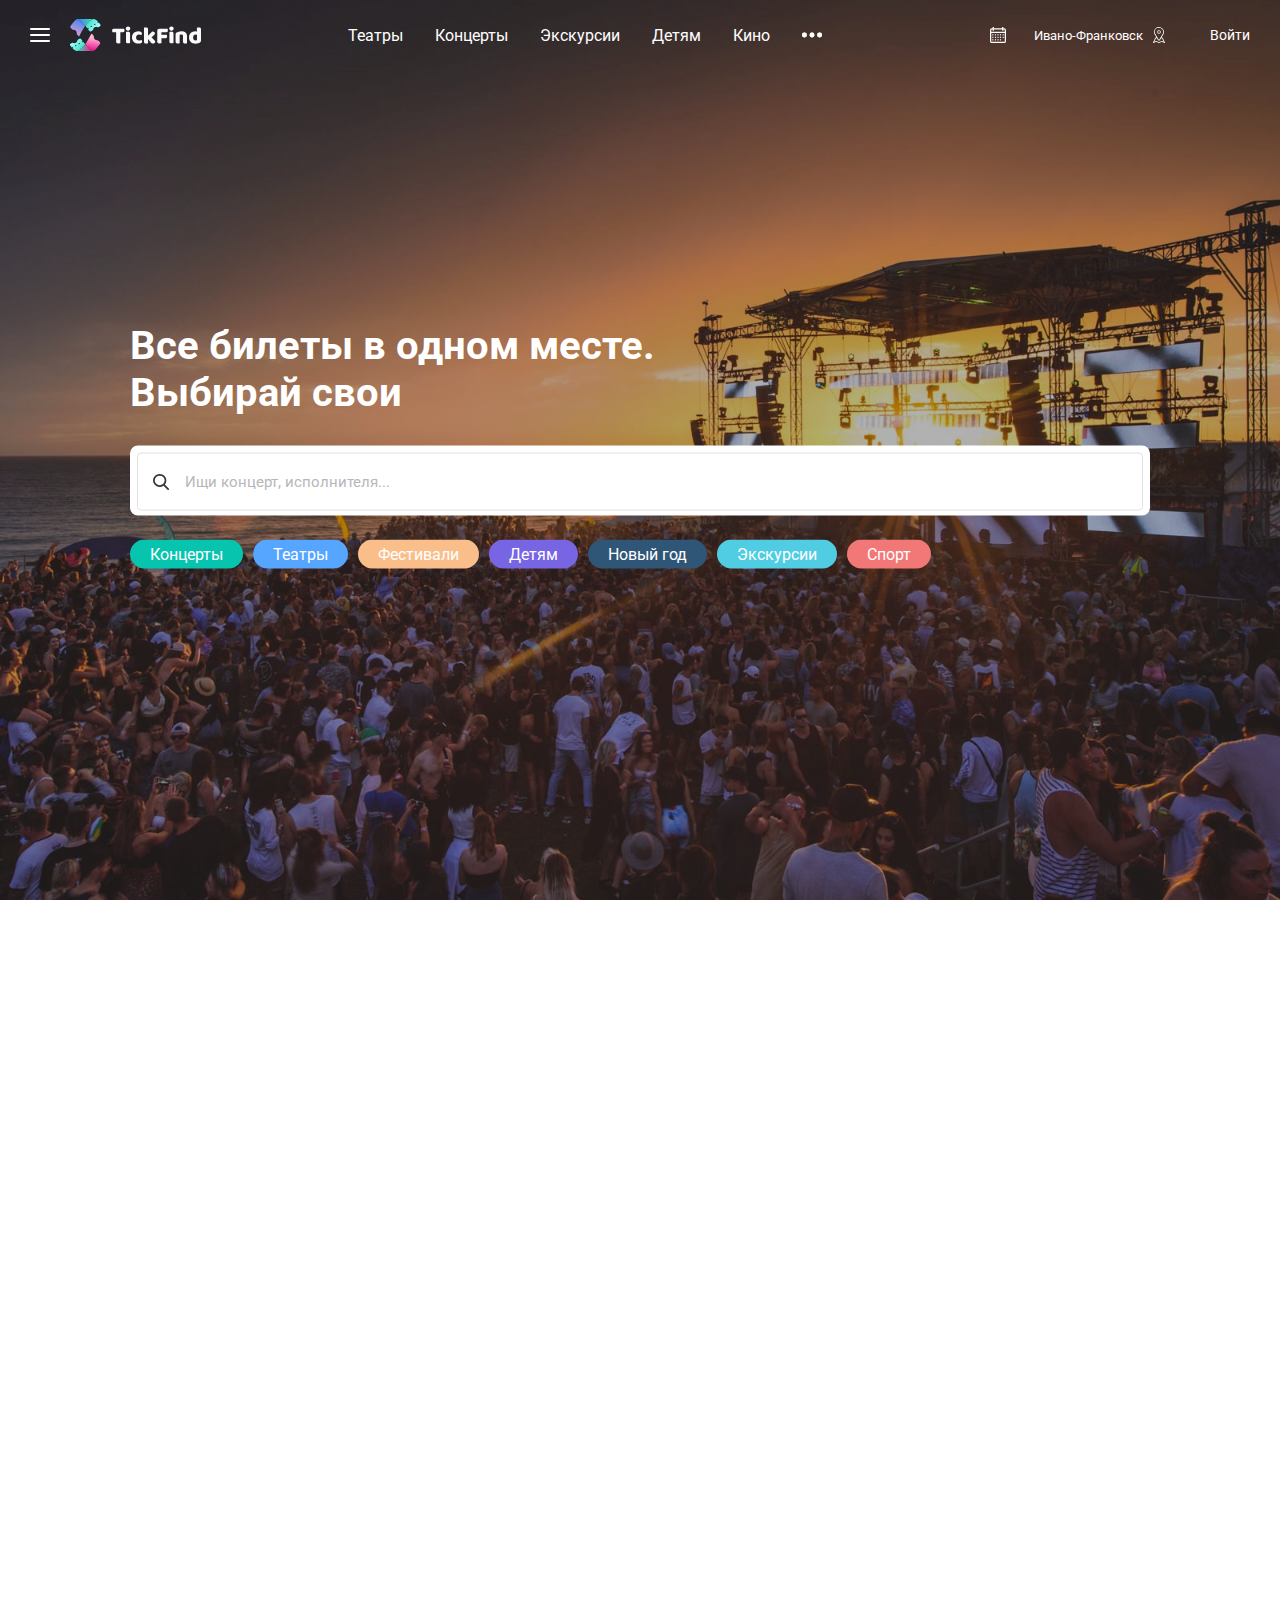
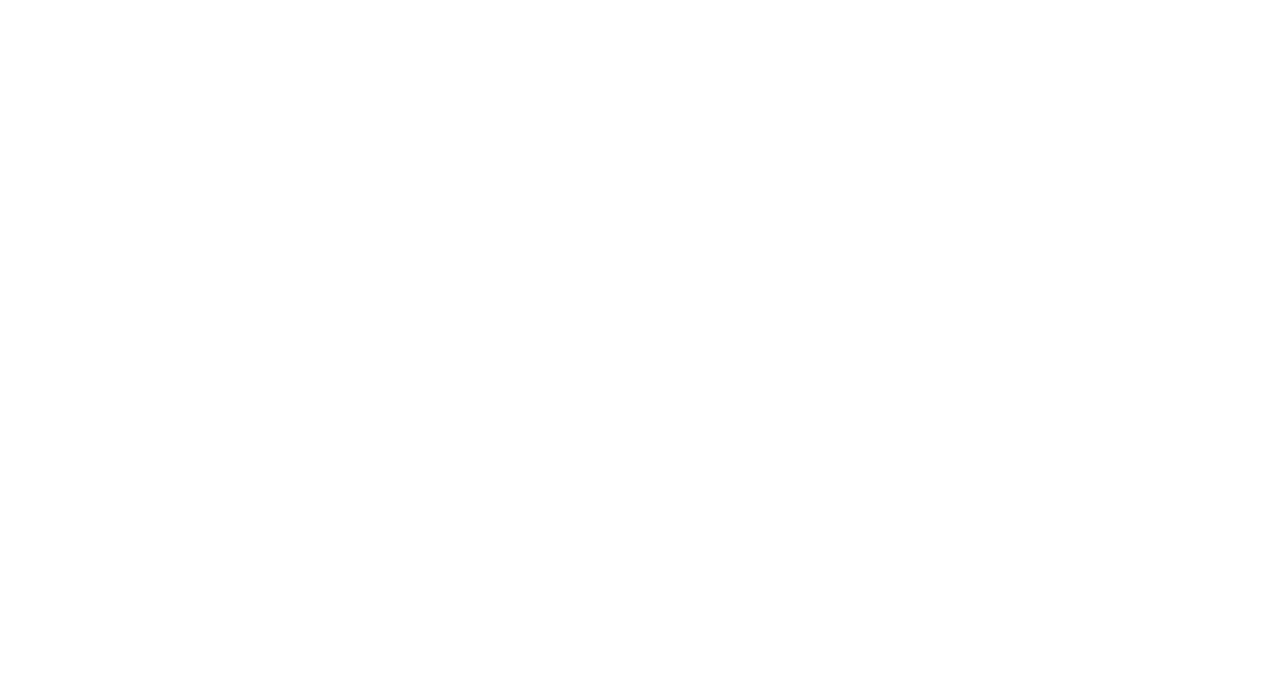
==== tickfinder/index.html @ bcb60145 "fix11" ====
<!DOCTYPE html>
<html lang="en">
<head>
	<meta charset="UTF-8">
	<meta name="viewport" content="width=device-width, initial-scale=1.0">
	<meta http-equiv="X-UA-Compatible" content="ie=edge">
	<title>TICKETS</title>
	<link href="https://fonts.googleapis.com/css?family=Roboto:400,500,700&display=swap" rel="stylesheet">
	<link rel="stylesheet" type="text/css" href="css/styles.css" />
	<script src="https://code.jquery.com/jquery-3.3.1.min.js"></script>
	<script src="js/scripts.js"></script>
</head>
<body>
	<header>
		<div class="container">
			<div class="header__menu">
				<div class="header__menu__wrapper">
					<div class="header__menu__inner">
						<ul class="header__menu__list">
							<li class="header__menu__list__item header__menu__list__item--burger">
								<div class="burger">
									<div class="burger__line"></div>
									<div class="burger__line"></div>
									<div class="burger__line"></div>
								</div>
							</li>
							<li class="header__menu__list__item header__menu__list__item--logo">
								<a href="/" class="header__menu__list__item__link">
									<img class="header__menu__list__item__img header__menu__list__item__img--logo header__menu__list__item__img--white" src="img/logo_w.svg" alt="logo">
									<img class="header__menu__list__item__img header__menu__list__item__img--logo header__menu__list__item__img--black" src="img/logo_b.svg" alt="logo">
								</a>
							</li>
						</ul>
					</div>
					<div class="header__menu__inner">
						<ul class="header__menu__list">
							<li class="header__menu__list__item header__menu__list__item--menu_ext">
								<a class="header__menu_ext__link" href="#">Театры</a>
								<a class="header__menu_ext__link" href="#">Концерты</a>
								<a class="header__menu_ext__link" href="#">Экскурсии</a>
								<a class="header__menu_ext__link" href="#">Детям</a>
								<a class="header__menu_ext__link" href="#">Кино</a>
								<a class="header__menu_ext__link header__menu_ext__link--dots" href="#">
									<img class="header__menu_ext__link__img header__menu_ext__link__img--white" src="img/three-dots_w.svg" alt="dots">
									<img class="header__menu_ext__link__img header__menu_ext__link__img--black" src="img/three-dots_b.svg" alt="dots">
								</a>
								<div class="header__submenu_ext">
									<a class="header__submenu_ext__link" href="#">Семинары</a>
									<a class="header__submenu_ext__link" href="#">Клубы</a>
									<a class="header__submenu_ext__link" href="#">Фестивали</a>
									<a class="header__submenu_ext__link" href="#">Другие</a>
									<a class="header__submenu_ext__link" href="#">Stand-up</a>
									<a class="header__submenu_ext__link" href="#">Дельфинарий</a>
									<a class="header__submenu_ext__link" href="#">Цирк</a>
									<a class="header__submenu_ext__link" href="#">Спорт</a>
									<a class="header__submenu_ext__link" href="#">Бизнес</a>
									<a class="header__submenu_ext__link" href="#">Футбол</a>
									<a class="header__submenu_ext__link" href="#">Квесты</a>
									<a class="header__submenu_ext__link" href="#">Выставки</a>
								</div>
							</li>
							<li class="header__menu__list__item header__menu__list__item--search">
								<img class="header__menu__list__item__img header__menu__list__item__img--search" src="img/search_menu.svg" alt="search-img">
								<input class="header__menu__list__item__text--search header__menu__list__item__text--search_sho header__search" type="text" name="" placeholder="Поиск...">
								<input class="header__menu__list__item__text--search header__menu__list__item__text--search_lo" type="text" name="" placeholder="Ищи концерт, исполнителя, фестиваль...">
								<div class="header__search_box__popup header__search_box__popup--sec">
									<div class="header__search_box__popup__wrapper header__search_box__popup__wrapper--sec">
										<div class="header__search_box__popup__wrapper__info_box">
											<p class="header__search_box__popup__wrapper__info_box__title">Результаты поиска</p>
											<div class="header__search_box__popup__wrapper__info_box__links_box"></div>
											<div class="header__search_box__popup__wrapper__info_box__concerts">
												<p class="header__search_box__popup__wrapper__info_box__title header__search_box__popup__wrapper__info_box__title--hidden">Концерты</p>
												<div class="header__search_box__popup__wrapper__info_box__concerts_box"></div>
											</div>
											<div class="header__search_box__popup__wrapper__info_box__artists">
												<p class="header__search_box__popup__wrapper__info_box__title header__search_box__popup__wrapper__info_box__title--hidden">Исполнители</p>
												<div class="header__search_box__popup__wrapper__info_box__artists__inner"></div>
											</div>
											<a href="https://tickfind.com/type/city/hday/date/index.htm" class="header__search_box__popup__wrapper__info_box__load_more">Все результаты...</a>
										</div>
									</div>
								</div>
							</li>
						</ul>
					</div>
					<div class="header__menu__inner">
						<ul class="header__menu__list">
							<li class="header__menu__list__item header__menu__list__item--calend">
								<img class="header__menu__list__item__img header__menu__list__item__img--calend header__menu__list__item__img--white" src="img/calendar_w.svg" alt="calend-img">
								<img class="header__menu__list__item__img header__menu__list__item__img--calend header__menu__list__item__img--black" src="img/calendar_b.svg" alt="calend-img">
								<div class="header__calendar__menu">
									<a class="header__calendar__menu__link header__calendar__menu__link--checkable" href="#">Когда угодно</a>
									<a class="header__calendar__menu__link header__calendar__menu__link--checkable" href="#">Сегодня</a>
									<a class="header__calendar__menu__link header__calendar__menu__link--checkable" href="#">Завтра</a>
									<a class="header__calendar__menu__link header__calendar__menu__link--checkable" href="#">На выходные</a>
									<a class="header__calendar__menu__link" href="#">Выбрать дату
										<img src="img/arrow_r.svg" alt="arrow-right">
									</a>
								</div>
							</li>
							<li class="header__menu__list__item header__menu__list__item--loc">
								<span class="header__menu__list__item__city_name--loc">Ивано-Франковск</span>
								<img class="header__menu__list__item__img header__menu__list__item__img--loc header__menu__list__item__img--white" src="img/loc_w.svg" alt="loc-img">
								<img class="header__menu__list__item__img header__menu__list__item__img--loc header__menu__list__item__img--black" src="img/loc_b.svg" alt="loc-img">
								<div class="header__location__menu">
									<input class="header__location__menu__inp" type="text" name="header-inp-loc">
									<div class="header__location__menu__inner"></div>
								</div>
							</li>
							<li class="header__menu__list__item header__menu__list__item--lang">
								<div class="header__lang__menu header__lang__menu--cur">
									<span class="header__menu__list__item__lang--cur">Рус</span>
									<img class="header__menu__list__item__img header__menu__list__item__img--lang header__menu__list__item__img--white" src="img/arrow_d_w.svg" alt="lang-img">
									<img class="header__menu__list__item__img header__menu__list__item__img--lang header__menu__list__item__img--black" src="img/arrow_d_b.svg" alt="lang-img">
								</div>
								<div class="header__lang__menu header__lang__menu--cho">
									<a class="header__lang__menu__link header__lang__menu__link--checkable" href="#">Русский</a>
									<a class="header__lang__menu__link header__lang__menu__link--checkable" href="#">Українська</a>
									<a class="header__lang__menu__link header__lang__menu__link--checkable" href="#">English</a>
								</div>
							</li>
							<li class="header__menu__list__item header__menu__list__item--ent">
								<a href="#">Войти</a>
							</li>
						</ul>
					</div>
				</div>
			</div>
			<div class="header__burger_menu">
				<div class="burger_menu">
					<div class="burger_menu__wrapper">
						<div class="burger_menu__inner">
							<div class="burger_menu__inner__lang">
								<ul class="burger_menu__inner__lang__list">
									<li class="burger_menu__inner__lang__list__item">
										<p class="burger_menu__inner__lang__list__item__text">Русский</p>
										<img class="burger_menu__inner__lang__list__item__img" src="img/arrow_d_b.svg" alt="arrow-right">
									</li>
									<li class="burger_menu__inner__lang__list__item">
										<a class="burger_menu__inner__lang__list__item__link" href="#">Русский</a>
									</li>
									<li class="burger_menu__inner__lang__list__item">
										<a class="burger_menu__inner__lang__list__item__link" href="#">Українська</a>
									</li>
									<li class="burger_menu__inner__lang__list__item">
										<a class="burger_menu__inner__lang__list__item__link" href="#">English</a>
									</li>
								</ul>
							</div>
							<div class="burger_menu__inner__close_but">
								<div class="burger__line__close burger__line--first"></div>
								<div class="burger__line__close burger__line--second"></div>
							</div>
						</div>
						<div class="burger_menu__inner">
							<ul class="burger_menu__inner__list burger_menu__inner__list--mob">
								<li class="burger_menu__inner__list__item">
									<a class="burger_menu__inner__list__item__link" href="#">Театры</a>
								</li>
								<li class="burger_menu__inner__list__item">
									<a class="burger_menu__inner__list__item__link" href="#">Концерты</a>
								</li>
								<li class="burger_menu__inner__list__item">
									<a class="burger_menu__inner__list__item__link" href="#">Экскурсии</a>
								</li>
								<li class="burger_menu__inner__list__item">
									<a class="burger_menu__inner__list__item__link" href="#">Детям</a>
								</li>
								<li class="burger_menu__inner__list__item">
									<a class="burger_menu__inner__list__item__link" href="#">Кино</a>
								</li>
								<li class="burger_menu__inner__list__item">
									<a class="burger_menu__inner__list__item__link burger_menu__inner__list__item__link--categories burger_menu__inner__list__item__link--cat" href="#">Все категории...</a>
								</li>
								<li class="burger_menu__inner__list__item burger_menu__inner__list__item--hid">
									<a class="burger_menu__inner__list__item__link" href="#">Семинары</a>
								</li>
								<li class="burger_menu__inner__list__item burger_menu__inner__list__item--hid">
									<a class="burger_menu__inner__list__item__link" href="#">Клубы</a>
								</li>
								<li class="burger_menu__inner__list__item burger_menu__inner__list__item--hid">
									<a class="burger_menu__inner__list__item__link" href="#">Фестивали</a>
								</li>
								<li class="burger_menu__inner__list__item burger_menu__inner__list__item--hid">
									<a class="burger_menu__inner__list__item__link" href="#">Другие</a>
								</li>
								<li class="burger_menu__inner__list__item burger_menu__inner__list__item--hid">
									<a class="burger_menu__inner__list__item__link" href="#">Stand-up</a>
								</li>
								<li class="burger_menu__inner__list__item burger_menu__inner__list__item--hid">
									<a class="burger_menu__inner__list__item__link" href="#">Дельфинарий</a>
								</li>
								<li class="burger_menu__inner__list__item burger_menu__inner__list__item--hid">
									<a class="burger_menu__inner__list__item__link" href="#">Цирк</a>
								</li>
								<li class="burger_menu__inner__list__item burger_menu__inner__list__item--hid">
									<a class="burger_menu__inner__list__item__link" href="#">Спорт</a>
								</li>
								<li class="burger_menu__inner__list__item burger_menu__inner__list__item--hid">
									<a class="burger_menu__inner__list__item__link" href="#">Бизнес</a>
								</li>
								<li class="burger_menu__inner__list__item burger_menu__inner__list__item--hid">
									<a class="burger_menu__inner__list__item__link" href="#">Футбол</a>
								</li>
								<li class="burger_menu__inner__list__item burger_menu__inner__list__item--hid">
									<a class="burger_menu__inner__list__item__link" href="#">Квесты</a>
								</li>
								<li class="burger_menu__inner__list__item burger_menu__inner__list__item--hid">
									<a class="burger_menu__inner__list__item__link" href="#">Выставки</a>
								</li>
							</ul>
							<ul class="burger_menu__inner__list burger_menu__inner__list--desk">
								<li class="burger_menu__inner__list__item burger_menu__inner__list__item--title">О компании</li>
								<li class="burger_menu__inner__list__item">
									<a class="burger_menu__inner__list__item__link" href="#">О нас</a>
								</li>
								<li class="burger_menu__inner__list__item">
									<a class="burger_menu__inner__list__item__link" href="#">Как это работает</a>
								</li>
								<li class="burger_menu__inner__list__item">
									<a class="burger_menu__inner__list__item__link" href="#">Гарантии</a>
								</li>
								<li class="burger_menu__inner__list__item">
									<a class="burger_menu__inner__list__item__link" href="#">Оплата</a>
								</li>
								<li class="burger_menu__inner__list__item">
									<a class="burger_menu__inner__list__item__link" href="#">Контакты</a>
								</li>
								<li class="burger_menu__inner__list__item burger_menu__inner__list__item--title">Партнерам</li>
								<li class="burger_menu__inner__list__item">
									<a class="burger_menu__inner__list__item__link" href="#">По вопросам рекламы</a>
								</li>
								<li class="burger_menu__inner__list__item">
									<a class="burger_menu__inner__list__item__link" href="#">Трафик партнерам</a>
								</li>
								<li class="burger_menu__inner__list__item">
									<a class="burger_menu__inner__list__item__link" href="#">Корпоративным клиентам</a>
								</li>
								<li class="burger_menu__inner__list__item">
									<a class="burger_menu__inner__list__item__link" href="#">Перевозчикам</a>
								</li>
								<li class="burger_menu__inner__list__item burger_menu__inner__list__item--title">Сотрудничество</li>
								<li class="burger_menu__inner__list__item">
									<a class="burger_menu__inner__list__item__link" href="#">Организаторам</a>
								</li>
								<li class="burger_menu__inner__list__item">
									<a class="burger_menu__inner__list__item__link" href="#">Концертным площадкам</a>
								</li>
								<li class="burger_menu__inner__list__item">
									<a class="burger_menu__inner__list__item__link" href="#">Для агентств</a>
								</li>
								<li class="burger_menu__inner__list__item">
									<a class="burger_menu__inner__list__item__link" href="#">Открыть билетный офис</a>
								</li>
							</ul>
						</div>
						<div class="burger_menu__inner">
							<ul class="burger_menu__inner__list burger_menu__inner__list--mob">
								<li class="burger_menu__inner__list__item">
									<a class="burger_menu__inner__list__item__link burger_menu__inner__list__item__link--cat" href="#">О компании</a>
								</li>
								<li class="burger_menu__inner__list__item">
									<a class="burger_menu__inner__list__item__link burger_menu__inner__list__item__link--cat" href="#">Сотрудничество</a>
								</li>
								<li class="burger_menu__inner__list__item">
									<a class="burger_menu__inner__list__item__link burger_menu__inner__list__item__link--cat" href="#">Контент</a>
								</li>
							</ul>
						</div>
						<div class="burger_menu__inner">
							<a class="burger_menu__inner__link" href="#">
								Войти
							</a>
						</div>
						<div class="burger_menu__inner">
							<p class="burger_menu__inner__text">Пн-Пт: 10:00 - 19:00</p>
							<ul class="burger_menu__inner__list">
								<li class="burger_menu__inner__list__item burger_menu__inner__list__item--contacts">
									<a class="burger_menu__inner__list__item__link burger_menu__inner__list__item__link--contacts" href="tel:+380503093092​​​​​​​​​​">+38 (050) 309-30-92​​​​​​​​​​</a>
								</li>
								<li class="burger_menu__inner__list__item burger_menu__inner__list__item--contacts">
									<a class="burger_menu__inner__list__item__link burger_menu__inner__list__item__link--contacts" href="mailto:hello@tickfind.com">hello@tickfind.com</a>
								</li>
							</ul>
							<ul class="burger_menu__inner__list burger_menu__inner__list-soc_items">
								<li class="burger_menu__inner__list__item burger_menu__inner__list__item--soc_items">
									<a class="burger_menu__inner__list__item__link burger_menu__inner__list__item__link--soc_items burger_menu__inner__list__item__link--facebook" href="#"></a>
								</li>
								<li class="burger_menu__inner__list__item burger_menu__inner__list__item--soc_items">
									<a class="burger_menu__inner__list__item__link burger_menu__inner__list__item__link--soc_items burger_menu__inner__list__item__link--twitter" href="#"></a>
								</li>
								<li class="burger_menu__inner__list__item burger_menu__inner__list__item--soc_items">
									<a class="burger_menu__inner__list__item__link burger_menu__inner__list__item__link--soc_items burger_menu__inner__list__item__link--instagram" href="#"></a>
								</li>
								<li class="burger_menu__inner__list__item burger_menu__inner__list__item--soc_items">
									<a class="burger_menu__inner__list__item__link burger_menu__inner__list__item__link--soc_items burger_menu__inner__list__item__link--linkedin" href="#"></a>
								</li>
								<li class="burger_menu__inner__list__item burger_menu__inner__list__item--soc_items">
									<a class="burger_menu__inner__list__item__link burger_menu__inner__list__item__link--soc_items burger_menu__inner__list__item__link--telegram" href="#"></a>
								</li>
							</ul>
						</div>
						<div class="burger_menu__inner">
							<img src="">
							<a class="burger_menu__inner__link" href="#">
								<span class="burger_menu__inner__text burger_menu__inner__text--bus">Билеты на автобус</span>
							</a>
						</div>
					</div>
				</div>
			</div>
			<div class="header__info">
				<div class="header__info__wrapper">
					<div class="header__info__inner header__info__inner--title_box">
						<div class="header__info__inner__title">
							<div class="header__title">
								<h2 class="header__title__text">Все билеты в одном месте.</h2>
								<h2 class="header__title__text">Выбирай свои</h2>
							</div>
						</div>
						<div class="header__info__inner__search">
							<div class="header__info__search__wrapper">
								<div class="header__search_box__input">
									<div class="header__search_box__input__inner">
										<img class="header__search_box__input__inner__img" src="img/search_input.svg" alt="img-search">
										<input type="text" name="" class="header__search_box__input__inner__text" placeholder="Ищи концерт, исполнителя...">
									</div>
								</div>
							</div>
							<div class="header__search_box__popup header__search_box__popup--main">
								<div class="header__search_box__popup__wrapper">
									<div class="header__search_box__popup__wrapper__info_box">
										<p class="header__search_box__popup__wrapper__info_box__title">Результаты поиска</p>
										<div class="header__search_box__popup__wrapper__info_box__links_box"></div>
										<div class="header__search_box__popup__wrapper__info_box__concerts">
											<p class="header__search_box__popup__wrapper__info_box__title header__search_box__popup__wrapper__info_box__title--hidden">Концерты</p>
											<div class="header__search_box__popup__wrapper__info_box__concerts_box"></div>
										</div>
										<div class="header__search_box__popup__wrapper__info_box__artists">
											<p class="header__search_box__popup__wrapper__info_box__title header__search_box__popup__wrapper__info_box__title--hidden">Исполнители</p>
											<div class="header__search_box__popup__wrapper__info_box__artists__inner"></div>
										</div>
										<a href="https://tickfind.com/type/city/hday/date/index.htm" class="header__search_box__popup__wrapper__info_box__load_more">Все результаты...</a>
									</div>
								</div>
							</div>
						</div>
					</div>
					<div class="header__info__inner header__info__inner--tags">
						<div class="header__tags">
							<div class="header__tags__wrapper">
								<ul class="header__tags__wrapper__list">
									<li class="header__tags__wrapper__list__item">
										<a class="header__tags__wrapper__list__item__link" href="#">Концерты</a>
									</li>
									<li class="header__tags__wrapper__list__item">
										<a class="header__tags__wrapper__list__item__link" href="#">Театры</a>
									</li>
									<li class="header__tags__wrapper__list__item">
										<a class="header__tags__wrapper__list__item__link" href="#">Фестивали</a>
									</li>
									<li class="header__tags__wrapper__list__item">
										<a class="header__tags__wrapper__list__item__link" href="#">Детям</a>
									</li>
									<li class="header__tags__wrapper__list__item">
										<a class="header__tags__wrapper__list__item__link" href="#">Новый год</a>
									</li>
									<li class="header__tags__wrapper__list__item">
										<a class="header__tags__wrapper__list__item__link" href="#">Экскурсии</a>
									</li>
									<li class="header__tags__wrapper__list__item">
										<a class="header__tags__wrapper__list__item__link" href="#">Спорт</a>
									</li>
								</ul>
							</div>
						</div>
					</div>
				</div>
			</div>
		</div>
		<div class="header__popup__search">
			<div class="header__popup__search__inp">
				<img class="header__menu__list__item__img header__menu__list__item__img--search_popup" src="img/search_menu.svg" alt="search-img">
				<input class="header__menu__list__item__text--search_popup" type="text" name="" placeholder="Ищи концерт, исполнителя, фестиваль...">
				<div class="header__popup__search__close_but">
					<div class="header__popup__search__close__line header__popup__search__close__line--first"></div>
					<div class="header__popup__search__close__line header__popup__search__close__line--second"></div>
				</div>
			</div>
			<div class="header__search_box__popup header__search_box__popup--mob">
				<div class="header__search_box__popup__wrapper header__search_box__popup__wrapper--mob">
					<div class="header__search_box__popup__wrapper__info_box">
						<p class="header__search_box__popup__wrapper__info_box__title">Результаты поиска</p>
						<div class="header__search_box__popup__wrapper__info_box__links_box"></div>
						<div class="header__search_box__popup__wrapper__info_box__concerts">
							<p class="header__search_box__popup__wrapper__info_box__title header__search_box__popup__wrapper__info_box__title--hidden">Концерты</p>
							<div class="header__search_box__popup__wrapper__info_box__concerts_box header__search_box__popup__wrapper__info_box__concerts_box--mob"></div>
						</div>
						<div class="header__search_box__popup__wrapper__info_box__artists">
							<p class="header__search_box__popup__wrapper__info_box__title header__search_box__popup__wrapper__info_box__title--hidden">Исполнители</p>
							<div class="header__search_box__popup__wrapper__info_box__artists__inner"></div>
						</div>
						<a href="https://tickfind.com/type/city/hday/date/index.htm" class="header__search_box__popup__wrapper__info_box__load_more">Все результаты...</a>
					</div>
				</div>
			</div>
		</div>
	</header>
</body>
</html>
---- tickfinder/css/styles.css ----
* {
  margin: 0;
  padding: 0;
}
body {
  min-height: 2300px;
}

.hidden-body {
  overflow: hidden;
}

header {
  width: 100%;
  height: 350px;
  background: linear-gradient(rgba(0, 0, 0, 0.3), rgba(0, 0, 0, 0.3)), url(../img/header-back.jpg) no-repeat center center fixed;
  -webkit-background-size: cover;
  -moz-background-size: cover;
  -o-background-size: cover;
  background-size: cover;
  position: relative;
}

.container {
  width: 90%;
  height: 100%;
  margin: 0 auto;
}

/*header-nav-menu*/
.header__menu {
  width: 100%;
  position: absolute;
  top: 0;
  left: 0;
  z-index: 999;
  transition:all 0.5s;
}
.fixed_header__menu {
  z-index: 9999;
  position: fixed;
  -webkit-animation: slide-down 0.7s alternate;
  -moz-animation: slide-down 0.7s alternate;
  -o-animation: slide-down 0.7s alternate;
  animation: slide-down 0.7s alternate;
  opacity:0.9;
  background-color: white;
  border-bottom: 2px solid #F7F8F9;
}

@-webkit-keyframes slide-down {
  0% {
    opacity: 0;
    transform: translateY(-100%);
  } 
  100% {
    opacity: 0.9;
    transform: translateY(0);
  } 
}

@-moz-keyframes slide-down {
  0% {
    opacity: 0;
    transform: translateY(-100%);
  } 
  100% {
    opacity: 0.9;
    transform: translateY(0);
  } 
}

@-o-keyframes slide-down {
  0% {
    opacity: 0;
    transform: translateY(-100%);
  } 
  100% {
    opacity: 0.9;
    transform: translateY(0);
  } 
}

@keyframes slide-down {
  0% {
    opacity: 0;
    transform: translateY(-100%);
  } 
  100% {
    opacity: 0.9;
    transform: translateY(0);
  } 
}
.header__menu__wrapper {
  width: 90%;
  height: 70px;
  margin: 0 auto;
  display: flex;
  justify-content: space-between;
  align-items: center;
  box-sizing: border-box;
  -moz-box-sizing: border-box;
  -o-box-sizing: border-box;
  -webkit-box-sizing: border-box;
}
.header__menu__inner {

}
.header__menu__list {
  display: flex;
  align-items: center;
  list-style: none;
}
.header__menu__list__item {
  display: flex;
  align-items: center;
}
.header__menu__list__item--burger {
  position: relative;
}
.header__menu__list__item--logo {
  margin-left: 20px;
}
.header__menu__list__item__link {
  display: flex;
}
.header__menu__list__item__img {

}
.header__menu__list__item__img--logo {
  width: 100px;
}
.header__menu__list__item__img--white {

}
.header__menu__list__item__img--black {
  display: none;
}
.header__menu__list__item--menu_ext {
  position: relative;
  margin-left: 30px;
  display: none;
  align-items: center;
}
.header__menu_ext__link {
  margin-right: 32px;
  font-family: 'Roboto', sans-serif;
  font-size: 16px;
  color: #FFFFFF;
  text-decoration: none;
  display: none;
}
.header__menu_ext__link__img {
  width: 20px;
}
.header__menu_ext__link__img--black {
  display: none;
}
.header__submenu_ext {
  width: 150px;
  padding: 15px 0 15px 10px;
  position: absolute;
  top: 48px;
  right: 30px;
  background: #FFFFFF;
  /*box-shadow: 0 5px 10px #b7b7b7;*/
  border: 1px solid #EFF2F4;
  border-radius: 3px;
  display: none;
  transition:all 0.2s;
}
.header__submenu_ext__link {
  display: block;
  text-align: left;
  font-family: 'Roboto', sans-serif;
  font-size: 14px;
  color: #6e7380;
  padding: 7px 0 7px 5px;
  transition:all 0.2s;
  text-decoration: none;
}
.header__menu_ext__link:hover,
.header__submenu_ext__link:hover {
  color: #07C4AE;
}
.header__menu__list__item--search {
  position: relative;
  display: flex;
  align-items: center;
  cursor: pointer;
}
.header__menu__list__item__img--search {
  display: none;
}
.header__popup__search__inp {
  width: 100%;
  height: 70px;
  padding: 0 15px;
  display: flex;
  align-items: center;
  border-bottom: 1px solid #E1E1E1;
  box-sizing: border-box;
  z-index: 99999999;
}
.header__menu__list__item__img--search_popup,
.header__menu__list__item__text--search_popup {
  display: block;
}
.header__menu__list__item__text--search_popup,
.header__menu__list__item__text--search_sho,
.header__menu__list__item__text--search_lo {
  width: 100%;
  margin-left: 12px;
  border: none;
  outline: none;
}
.header__menu__list__item__text--search_sho,
.header__menu__list__item__text--search_lo {
  display: none;
}
.header__menu__list__item__text--search::placeholder,
.header__menu__list__item__text--search_sho::placeholder,
.header__menu__list__item__text--search_lo::placeholder { /* Chrome, Firefox, Opera, Safari 10.1+ */
  font-family: 'Roboto', sans-serif;
  font-size: 14px;
  letter-spacing: 0.28px;
  color: #b7b7b7;
  opacity: 1; /* Firefox */
}
.header__menu__list__item__text--search:-ms-input-placeholder,
.header__menu__list__item__text--search_sho:-ms-input-placeholder,
.header__menu__list__item__text--search_lo:-ms-input-placeholder { /* Internet Explorer 10-11 */
  font-family: 'Roboto', sans-serif;
  font-size: 14px;
  letter-spacing: 0.28px;
  color: #b7b7b7;
}
.header__menu__list__item__text--search::-ms-input-placeholder,
.header__menu__list__item__text--search_sho::-ms-input-placeholder,
.header__menu__list__item__text--search_lo::-ms-input-placeholder { /* Microsoft Edge */
  font-family: 'Roboto', sans-serif;
  font-size: 14px;
  letter-spacing: 0.28px;
  color: #b7b7b7;
}
.header__menu__list__item--calend {
  position: relative;
  cursor: pointer;
}
.header__calendar__menu {
  width: 150px;
  padding: 15px 0 15px 10px;
  position: absolute;
  top: 46px;
  right: 0;
  background: #FFFFFF;
  /*box-shadow: 0 5px 10px #b7b7b7;*/
  border: 1px solid #EFF2F4;
  border-radius: 3px;
  display: none;
  transition:all 0.2s;
}
.header__calendar__menu__link {
  display: block;
  text-align: left;
  font-family: 'Roboto', sans-serif;
  font-size: 14px;
  color: #6e7380;
  padding: 7px 0 7px 5px;
  transition:all 0.2s;
  text-decoration: none;
}
.header__calendar__menu__link:hover {
  color: #07C4AE;
  text-decoration: none;
}
.header__calendar__menu__link > img {
  padding-left: 13px;
}
.header__menu__list__item--loc {
  position: relative;
  margin-left: 17px;
  display: flex;
  justify-content: flex-end;
  cursor: pointer;
}
.header__menu__list__item__city_name--loc {
  margin-right: 10px;
  font-family: 'Roboto', sans-serif;
  font-size: 13px;
  color: white;
  display: none;
}
.header__location__menu {
  width: 175px;
  padding: 0;
  overflow: hidden;
  position: absolute;
  top: 46px;
  right: 0;
  background: #FFFFFF;
  /*box-shadow: 0 5px 10px #b7b7b7;*/
  border: 1px solid #EFF2F4;
  border-radius: 3px;
  display: none;
  transition:all 0.2s;
}
.header__location__menu__inp {
  width: 100%;
  height: 35px;
  display: block;
  text-align: left;
  font-family: 'Roboto', sans-serif;
  font-size: 14px;
  color: #36373D;
  padding: 7px 0 7px 15px;
  transition: all 0.2s;
  outline: none;
  border-top: none;
  border-left: none;
  border-right: none;
  box-sizing: border-box;
}
.header__location__menu__inner {
  height: 83px;
  padding: 10px 0 15px 10px;
  overflow: hidden;
}
.header__location__menu__link {
  display: block;
  text-align: left;
  font-family: 'Roboto', sans-serif;
  font-size: 14px;
  color: #6e7380;
  padding: 7px 0 7px 5px;
  transition:all 0.2s;
  text-decoration: none;
}
.header__location__menu__link:hover {
  color: #07C4AE;
  text-decoration: none;
}
.header__location__menu__link > img {
  padding-left: 13px;
}
.header__menu__list__item--lang {
  position: relative;
  margin-left: 30px;
  display: none;
  transition:all 0.2s;
}
.header__lang__menu--cur {
  display: flex;
  align-items: center;
  cursor: pointer;
}
.header__menu__list__item__lang--cur {
  margin-right: 5px;
  font-family: 'Roboto', sans-serif;
  font-size: 14px;
  font-weight: 400;
  letter-spacing: 0.28px;
  color: #ffffff;
}
.header__menu__list__item__img--lang {
  width: 6px;
  transition: all 1s ease;
}
.header__lang__menu--cho {
  width: 150px;
  padding: 15px 0 15px 10px;
  flex-direction: column;
  position: absolute;
  top: 46px;
  right: 0;
  background: #FFFFFF;
  box-shadow: 0 5px 10px #b7b7b7;
  border: 1px solid #EFF2F4;
  border-radius: 3px;
  display: none;
}
.header__lang__menu__link {
  display: block;
  text-align: left;
  font-family: 'Roboto', sans-serif;
  font-size: 14px;
  color: #6e7380;
  padding: 7px 0 7px 5px;
  transition: all 0.2s;
  text-decoration: none;
}
.header__lang__menu__link:hover {
  color: #07C4AE;
  text-decoration: none;
}
.header__menu__list__item--ent {
  margin-left: 30px;
  display: none;
}
.header__menu__list__item--ent > a {
  font-family: 'Roboto', sans-serif;
  font-size: 14px;
  font-weight: 400;
  color: white;
  text-decoration: none;
  display: flex;
}


/*burger-menu*/
.burger {
  display: inline-block;
  cursor: pointer;
}
.burger__line,
.burger__line__close,
.header__popup__search__close__line {
  width: 20px;
  height: 2px;
  background-color: white;
  margin: 4px 0;
  transition: 0.4s;
  border-radius: 1px;
}
.header__burger_menu {
  position: relative;
  z-index: 99999;
}
.burger_menu {
  width: 280px;
  height: 100%;
  background: white;
  display: none;
  position: fixed;
  top: 0;
  left: 0;
  overflow: auto;
}
.burger_menu__wrapper {

}
.burger_menu__inner:nth-child(1),
.burger_menu__inner:last-child {
  height: 30px;
  padding: 20px;
  display: flex;
  align-items: center;
  justify-content: space-between;
  /*border-bottom: 1px solid #F2F2F2;*/
}
.burger_menu__inner:nth-child(4) {
  padding-top: 15px;
  padding-bottom: 35px;
}
.burger_menu__inner:last-child {
  margin-top: 30px;
  border-top: 1px solid #F2F2F2;
  border-bottom: none;
  justify-content: inherit;
}
.burger_menu__inner__lang {
  display: none;
}
.burger_menu__inner__lang__list__item__link,
.burger_menu__inner__lang__list__item__text,
.burger_menu__inner__link,
.burger_menu__inner__title,
.burger_menu__inner__text,
.burger_menu__inner__list__item__link,
.burger_menu__inner__list__item__link--contacts {
  text-align: left;
  font-family: 'Roboto', sans-serif;
  font-size: 13px;
  color: #6e7380;
  text-decoration: none;
}
.burger_menu__inner__lang__list__item__img {
  margin-left: 15px;
  width: 6px;
  transition: all 1s ease;
}
.burger_menu__inner__lang__list__item__img--rotated,
.header__menu__list__item__img__lang--rotated {
  transform: rotate(630deg);
}
.burger_menu__inner__close_but,
.header__popup__search__close_but {
  width: 16px;
  height: 16px;
  margin-left: 10px;
  cursor: pointer;
}
.burger__line--first,
.header__popup__search__close__line--first {
  background-color: #36373d;
  -webkit-transform: rotate(-135deg) translate(-2px, -5px);
  transform: rotate(-135deg) translate(-2px, -5px);
}
.header__popup__search__close__line--first {
  -webkit-transform: rotate(-135deg) translate(-1px, -3px);
  transform: rotate(-135deg) translate(-1px, -3px);
}
.burger__line--second,
.header__popup__search__close__line--second {
  background-color: #36373d;
  -webkit-transform: rotate(-45deg) translate(-1px, -2px);
  transform: rotate(-45deg) translate(-1px, -2px);
}
.header__popup__search__close__line--second {
  -webkit-transform: rotate(-45deg) translate(1px, -4px);
  transform: rotate(-45deg) translate(1px, -4px);
}
.burger_menu__inner {
  padding-left: 30px;
}
.burger_menu__inner__link {
  font-size: 14px;
  color: #07C4AE;
}
.burger_menu__inner__title {
  margin: 20px 0 20px 20px;
  font-size: 16px;
}
.burger_menu__inner__text {
  margin-bottom: 10px;
}
.burger_menu__inner__text--bus {
  font-size: 16px;
  font-weight: 700;
  color: #36373D;
}
.burger_menu__inner__list,
.burger_menu__inner__lang__list {
  list-style-type: none;
  margin: 0;
  padding: 5px 0;
}
.burger_menu__inner__lang__list__item:nth-child(1) {
  display: flex;
  align-items: center;
  cursor: pointer;
}
.burger_menu__inner__lang__list__item:nth-child(2),
.burger_menu__inner__lang__list__item:nth-child(3),
.burger_menu__inner__lang__list__item:nth-child(4) {
  display: none;
}
.burger_menu__inner__list__item,
.burger_menu__inner__lang__list__item {
  padding: 10px 0;
}
.burger_menu__inner__list__item--hid {
  display: none;
}
.burger_menu__inner__list__item--contacts {
  padding-bottom: 0;
}
.burger_menu__inner__list__item__link {
  font-size: 15px;
}
.burger_menu__inner__list__item__link--contacts {
  font-size: 16px;
  color: #07C4AE;
}
.burger_menu__inner__list__item__link:hover {
  color: #07C4AE;
}
.burger_menu__inner__list-soc_items {
  display: flex;
  align-items: center;
}
.burger_menu__inner__list__item--soc_items {
  height: 20px;
  padding: 10px;
  display: flex;
  align-items: center;
}
.burger_menu__inner__list__item__link--soc_items {
  display: block;
  background: url(../img/soc-sprites.png);
  transition: .2s all;
}
.burger_menu__inner__list__item__link--facebook {
  width: 10px;
  height: 20px;
}
.burger_menu__inner__list__item__link--facebook:hover {
  background-position: 0 -24px;
}
.burger_menu__inner__list__item__link--twitter {
  width: 20px;
  height: 17px;
  background-position: -19px -2px;
}
.burger_menu__inner__list__item__link--twitter:hover {
  background-position: -19px -26px;
}
.burger_menu__inner__list__item__link--instagram {
  width: 21px;
  height: 21px;
  background-position: -49px 0;
}
.burger_menu__inner__list__item__link--instagram:hover {
  background-position: -48px 21px;
}
.burger_menu__inner__list__item__link--linkedin {
  width: 21px;
  height: 21px;
  background-position: -76px 0;
}
.burger_menu__inner__list__item__link--linkedin:hover {
  background-position: -76px 21px;
}
.burger_menu__inner__list__item__link--telegram {
  width: 20px;
  height: 15px;
  background-position: -103px -3px;
}
.burger_menu__inner__list__item__link--telegram:hover {
  background-position: -103px -26px;
}
.burger_menu__inner__list--desk {
  display: none;
}
.burger_menu__inner__list__item--title {
  font-size: 15px;
  font-family: 'Roboto', sans-serif;
  color: #36373D;
  font-weight: 700;
}

/*header-info*/
.header__info {
  width: 100%;
  position: absolute;
  top: 65%;
  left: 0;
  transform: translate(0, -50%);
}
.header__info__wrapper {
  width: 100%;
  margin: 0 auto;
  display: flex;
  flex-direction: column;
}
.header__info__inner {

}
.header__info__inner--title_box {
  width: 90%;
  margin: 0 auto;
  box-sizing: border-box;
  -moz-box-sizing: border-box;
  -o-box-sizing: border-box;
  -webkit-box-sizing: border-box;
}
/*info-title*/
.header__title {
}
.header__title__text {
  font-family: 'Roboto', sans-serif;
  font-size: 21px;
  font-weight: 700;
  color: white;
}
/*info-search*/
.header__info__inner__search {
  position: relative;
}
.header__info__search__wrapper {
  margin-top: 30px;
}
.header__search_box__input {
  height: 56px;
  border: 7px solid white;
  border-radius: 8px;
  background-color: white;
}
.header__search_box__input__inner {
  height: 100%;
  padding: 0 15px;
  display: flex;
  align-items: center;
  border: 1px solid #E1E1E1;
  border-radius: 4px;
  background-color: white;
}
.header__search_box__input__inner__text {
  width: 100%;
  padding-left: 16px;
  font-family: 'Roboto', sans-serif;
  font-size: 15px;
  color: #36373D;
  border: none;
  outline: none;
  overflow: hidden;
}
.header__search_box__input__inner__text::placeholder { /* Chrome, Firefox, Opera, Safari 10.1+ */
  color: #b7b7b7;
  opacity: 1; /* Firefox */
}

.header__search_box__input__inner__text:-ms-input-placeholder { /* Internet Explorer 10-11 */
  color: #b7b7b7;
}

.header__search_box__input__inner__text::-ms-input-placeholder { /* Microsoft Edge */
  color: #b7b7b7;
}
.header__search_box__input__inner__img {
  width: 16px;
  height: 17px;
}
/*info-tags*/
.header__tags {
  margin-top: 24px;
}
.header__tags__wrapper {
  overflow-y: scroll;
  scrollbar-width: none; /* Firefox */
  -ms-overflow-style: none;  /* IE 10+ */
}
.header__tags__wrapper::-webkit-scrollbar { /* WebKit */
  width: 0;
  height: 0;
}
.header__tags__wrapper__list {
  list-style-type: none;
  padding: 0;
  display: flex;
  flex-wrap: wrap;
  align-items: center;
}
.header__tags__wrapper__list__item {
  margin: 0 5px 10px 5px;
  border-radius: 16px;
}
.header__tags__wrapper__list__item:first-child {
  margin-left: 0;
}
.header__tags__wrapper__list__item__link {
  padding: 5px 20px;
  font-family: 'Roboto', sans-serif;
  font-size: 16px;
  display: block;
  text-decoration: none;
  color: white;
  transition: all 0.2s;
}
.header__tags__wrapper__list__item__link:hover {
  color: #6e7380;
}
/*search-box popup*/
.header__search_box__popup,
.header__popup__search {
  width: 100%;
  height: 100%;
  display: none;
  position: absolute;
  top: 0;
  left: 0;
  z-index: 99999;
}
.header__search_box__popup--mob {
  top: 70px;
}
.header__popup__search {
  background-color: white;
}
.header__search_box__popup__wrapper {
  width: 100%;
  margin: 0 auto;
  padding: 0 10px;
  background: white;
  box-shadow: 0px 5px 10px #b7b7b7;
  border: 1px solid #EFF2F4;
  border-radius: 8px;
  box-sizing: border-box;
}
.header__search_box__popup__wrapper--mob {
  border: none;
  border-radius: 0;
  padding-bottom: 5px;
}
.header__search_box__popup__wrapper__info_box__title {
  font-family: 'Roboto', sans-serif;
  font-size: 14px;
  padding: 20px;
  color: #B7B7B7;
}
.header__search_box__popup__wrapper__info_box__title--hidden {
  display: none;
}
.header__search_box__popup__wrapper__info_box__links_box,
.header__search_box__popup__wrapper__info_box__concerts_box {
}
.header__search_box__popup__wrapper__info_box__links_box__link,
.header__search_box__popup__wrapper__info_box__artists__inner__link,
.header__search_box__popup__wrapper__info_box__load_more {
  padding: 0 0 20px 20px;
  display: table;
  font-family: 'Roboto', sans-serif;
  font-size: 16px;
  color: #36373D;
  text-decoration: none;
}
.header__search_box__popup__wrapper__info_box__artists__inner__link {
  padding: 0 20px 20px 20px;
}
.header__search_box__popup__wrapper__info_box__links_box__link {
  margin: 5px 20px 15px 20px;
  padding: 10px;
  display: block;
  background: #E5F9F7;
  border-radius: 4px;
  color: #07C4AE;
}
.header__search_box__popup__wrapper__info_box__concerts_box {

}
.header__search_box__popup__wrapper__info_box__concerts_box__inner {
  width: 100%;
  margin: 15px auto 45px auto;
}
.header__search_box__popup__wrapper__info_box__concerts_box__inner__img_box {
  margin: 0 15px;
  display: flex;
}
.header__search_box__popup__wrapper__info_box__concerts_box__inner__img_box__img {
  width: 128px;
  margin: 0 auto;
  border-radius: 3px;
}
.header__search_box__popup__wrapper__info_box__concerts_box__inner__info {
  margin: 0 15px;
}
.header__search_box__popup__wrapper__info_box__concerts_box__inner__info > a {
  text-decoration: none;
}
.header__search_box__popup__wrapper__info_box__concerts_box__inner__info__text {
  margin: 5px 0;
  font-family: 'Roboto', sans-serif;
  text-align: center;
}
.header__search_box__popup__wrapper__info_box__concerts_box__inner__info__text--date {
  font-size: 14px;
  letter-spacing: 0.28px;
  color: #07C4AE;
}
.header__search_box__popup__wrapper__info_box__concerts_box__inner__info__text--name {
  font-size: 20px;
  letter-spacing: 0.4px;
  color: #36373D;
}
.header__search_box__popup__wrapper__info_box__concerts_box__inner__info__text--place {
  font-size: 14px;
  letter-spacing: 0.28px;
  color: #B7B7B7;
}
.header__search_box__popup__wrapper__info_box__concerts_box__inner__price {
  width: 115px;
  margin: 0 auto;
  padding: 10px 20px;
  background: #07C4AE;
  box-shadow: 0px 4px 8px #07C4AE52;
  border-radius: 4px;
}
.header__search_box__popup__wrapper__info_box__concerts_box__inner__price > a,
.header__search_box__popup__wrapper__info_box__concerts_box__inner__price > p {
  font-family: 'Roboto', sans-serif;
  font-size: 16px;
  letter-spacing: 0.32px;
  color: #FFFFFF;
  text-align: center;
  text-decoration: none;
}
.header__search_box__popup__wrapper__info_box__load_more {
  margin: 20px auto;
  padding: 0;
  color: #07C4AE;
  cursor: pointer;
  display: none;
}


@media only screen and (min-width: 480px) and (max-width: 767px) {
  .header__menu__list__item--loc {
    margin-left: 20px;
  }
  .header__title__text {
    font-size: 30px;
  }
  .header__search_box__popup__wrapper__info_box__concerts_box--mob > .header__search_box__popup__wrapper__info_box__concerts_box__inner {
    display: flex;
    justify-content: space-between;
    align-items: center;
  }
}

@media only screen and (min-width: 768px) and (max-width: 959px) {
  .header__menu__list__item--loc {
    margin-left: 20px;
  }
  .header__menu__list__item--ent {
    display: block;
  }
  .header__title__text {
    font-size: 32px;
  }
  .header__search_box__popup {
    top: 72px;
  }
  .header__search_box__popup--sec {
    width: 520px;
    top: 46px;
    left: -80px;
  }
}

@media only screen and (min-width: 960px) and (max-width: 1249px) {
  header {
    height: 100vh;
  }
  .container {
    width: 960px;
  }
  .header__menu__wrapper {
    width: 960px;
    padding: 20px 15px;
  }
  .header__menu__list__item__img--logo {
    width: 131px;
  }
  .header__menu__list__item__text--search_lo {
    font-size: 13px;
  }
  .header__menu__list__item--loc {
    margin-left: 30px;
  }
  .header__menu__list__item__city_name--loc {
    display: block;
  }
  .header__menu__list__item__lang--cur {
    font-size: 13px;
  }
  .header__menu__list__item--ent {
    display: block;
  }
  .burger_menu__inner__list--mob {
    display: none;
  }
  .burger_menu__inner__list--desk {
    display: block;
  }
  .header__info {
    top: 50%;
  }
  .header__info__inner--title_box {
    width: 730px;
  }
  .header__title__text {
    font-size: 40px;
  }
  .header__tags__wrapper__list {
    width: 735px;
    justify-content: space-between;
  }
  .header__tags__wrapper__list__item {
    margin: 0 0 10px 0;
  }
  .header__search_box__popup {
    top: 72px;
  }
  .header__search_box__popup--sec {
    width: 520px;
    top: 46px;
  }
  .header__search_box__popup__wrapper--main {
    width: 730px;
  } 
  .header__search_box__popup__wrapper__info_box__concerts_box__inner {
    display: flex;
    align-items: center;
  }
  .header__search_box__popup__wrapper__info_box__concerts_box__inner__info {
    width: 50%;
    margin: 0 15px 0 0;
  }
  .header__search_box__popup__wrapper__info_box__concerts_box__inner__info__text {
    text-align: left;
  }
  .header__search_box__popup__wrapper__info_box__concerts_box__inner__price {
    margin-right: 15px;
    font-size: 15px;
  }
}

@media only screen and (min-width: 1250px) {
  header {
    height: 100vh;
  }
  .container { 
   width: 1250px;
 }
 .header__menu__wrapper {
  width: 1250px;
  padding: 20px 15px;
}
.header__menu__list__item__img--logo {
  width: 131px;
}
.header__menu__list__item--menu_ext {
  display: flex;
}
.header__menu_ext__link {
  display: flex;
}
.header__menu__list__item--search {
  margin-left: 20px;
}
.header__menu__list__item__city_name--loc {
  display: block;
}
.header__menu__list__item--loc {
  margin-left: 28px;
}
.header__menu__list__item--ent {
  margin-left: 45px;
  display: block;
}
.burger_menu__inner__list--mob {
  display: none;
}
.burger_menu__inner__list--desk {
  display: block;
}
.header__info {
  top: 50%;
}
.header__info__inner--title_box {
  width: 1020px;
}
.header__title__text {
  font-size: 40px;
}
.header__tags__wrapper__list {
  width: 1010px;
}
.header__search_box__popup {
  top: 72px;
}
.header__search_box__popup--sec {
  width: 520px;
  top: 46px;
  left: -95px;
}
.header__search_box__popup__wrapper--main {
  width: 1020px;
} 
.header__search_box__popup__wrapper__info_box__concerts_box__inner {
  display: flex;
  align-items: center;
}
.header__search_box__popup__wrapper__info_box__concerts_box__inner__info {
  width: 50%;
  margin: 0 15px 0 0;
}
.header__search_box__popup__wrapper__info_box__concerts_box__inner__info__text {
  text-align: left;
}
.header__search_box__popup__wrapper__info_box__concerts_box__inner__price {
  margin-right: 15px;
  font-size: 15px;
}
}
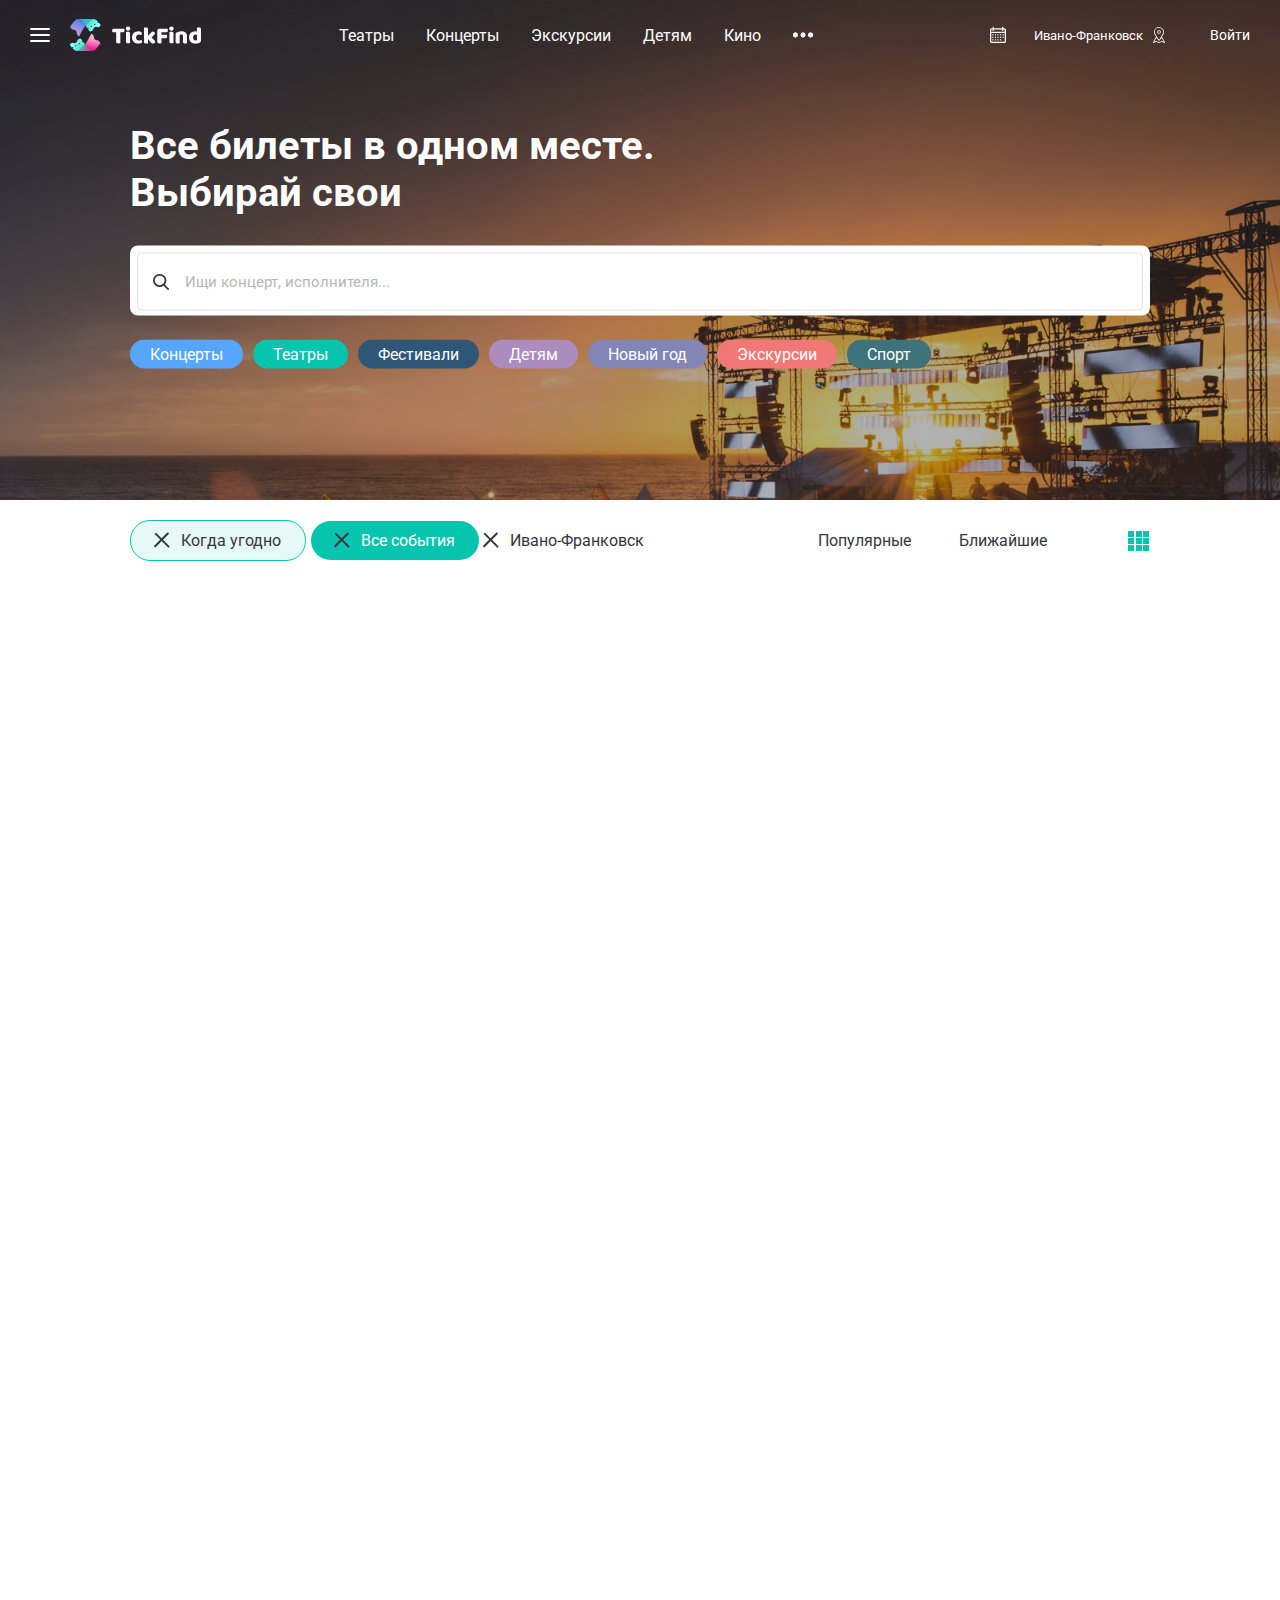
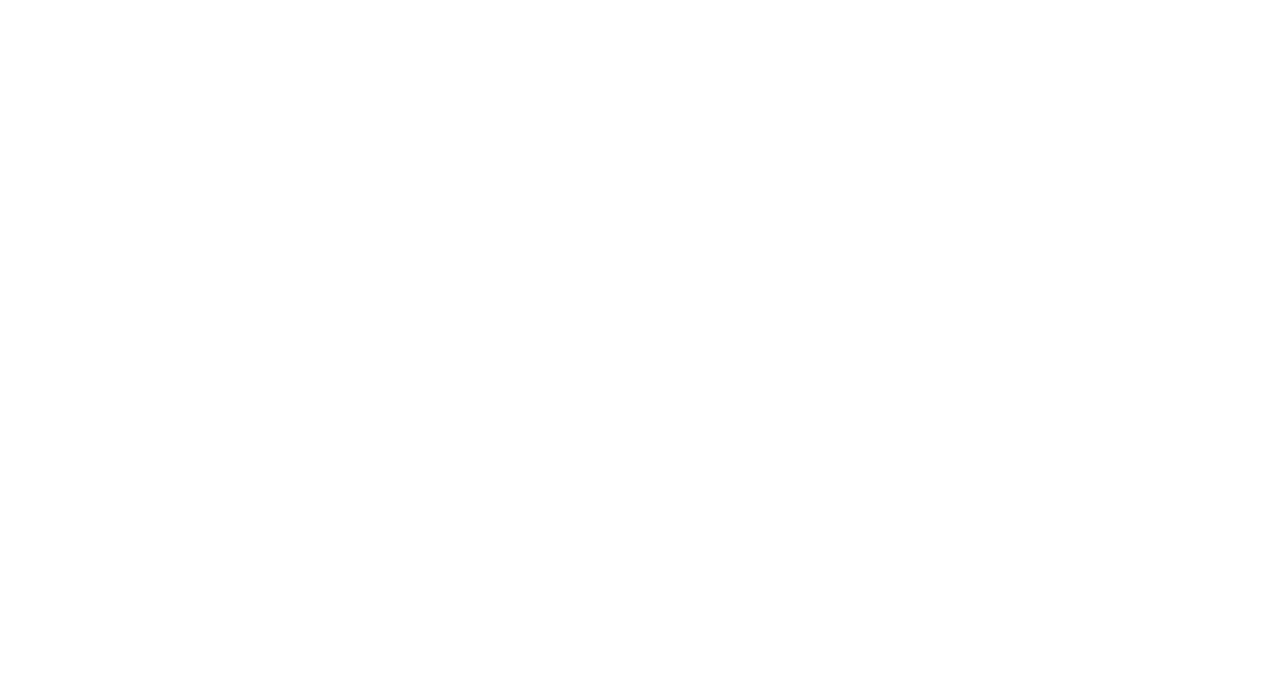
==== commit 742f505e: "added header-down" ====
--- a/tickfinder/index.html
+++ b/tickfinder/index.html
@@ -59,6 +59,10 @@
 									<a class="header__submenu_ext__link" href="#">Выставки</a>
 								</div>
 							</li>
+						</ul>
+					</div>
+					<div class="header__menu__inner">
+						<ul class="header__menu__list">
 							<li class="header__menu__list__item header__menu__list__item--search">
 								<img class="header__menu__list__item__img header__menu__list__item__img--search" src="img/search_menu.svg" alt="search-img">
 								<input class="header__menu__list__item__text--search header__menu__list__item__text--search_sho header__search" type="text" name="" placeholder="Поиск...">
@@ -81,10 +85,6 @@
 									</div>
 								</div>
 							</li>
-						</ul>
-					</div>
-					<div class="header__menu__inner">
-						<ul class="header__menu__list">
 							<li class="header__menu__list__item header__menu__list__item--calend">
 								<img class="header__menu__list__item__img header__menu__list__item__img--calend header__menu__list__item__img--white" src="img/calendar_w.svg" alt="calend-img">
 								<img class="header__menu__list__item__img header__menu__list__item__img--calend header__menu__list__item__img--black" src="img/calendar_b.svg" alt="calend-img">
@@ -120,7 +120,7 @@
 								</div>
 							</li>
 							<li class="header__menu__list__item header__menu__list__item--ent">
-								<a href="#">Войти</a>
+								<a href="https://tickfind.com/login">Войти</a>
 							</li>
 						</ul>
 					</div>
@@ -406,5 +406,65 @@
 			</div>
 		</div>
 	</header>
+	<section>
+		<div class="container">
+			<div class="concerts_full_info">
+				<div class="concerts_full_info__inner">
+					<ul class="concerts_full_info__inner__list concerts_full_info__inner__list--tags">
+						<li class="concerts_full_info__inner__list__item concerts_full_info__inner__list__item--date">
+							<a class="concerts_full_info__inner__list__item__link" href="#">
+								<div class="concerts_full_info__inner__list__item__link__close_but concerts_full_info__inner__list__item__link__close_but--date">
+									<div class="close_but_line close_but_line--first"></div>
+									<div class="close_but_line close_but_line--second"></div>
+								</div>
+								Когда угодно
+							</a>
+						</li>
+						<li class="concerts_full_info__inner__list__item concerts_full_info__inner__list__item--event">
+							<a class="concerts_full_info__inner__list__item__link" href="#">		
+								<div class="concerts_full_info__inner__list__item__link__close_but concerts_full_info__inner__list__item__link__close_but--event">
+									<div class="close_but_line close_but_line--first"></div>
+									<div class="close_but_line close_but_line--second"></div>
+								</div>
+								Все события
+							</a>
+						</li>
+						<li class="concerts_full_info__inner__list__item concerts_full_info__inner__list__item--city">
+							<a class="concerts_full_info__inner__list__item__link" href="#">
+								<div class="concerts_full_info__inner__list__item__link__close_but concerts_full_info__inner__list__item__link__close_but--city">
+									<div class="close_but_line close_but_line--first"></div>
+									<div class="close_but_line close_but_line--second"></div>
+								</div>
+								Ивано-Франковск
+							</a>
+						</li>
+					</ul>
+				</div>
+				<div class="concerts_full_info__inner">
+					<ul class="concerts_full_info__inner__list concerts_full_info__inner__list--best">
+						<li class="concerts_full_info__inner__list__item">
+							<a class="concerts_full_info__inner__list__item__link concerts_full_info__inner__list__item__link--best" href="#">Популярные</a>
+						</li>
+						<li class="concerts_full_info__inner__list__item">
+							<a class="concerts_full_info__inner__list__item__link concerts_full_info__inner__list__item__link--best" href="#">Ближайшие</a>
+						</li>
+						<li class="concerts_full_info__inner__list__item concerts_full_info__inner__list__item--page_cols">
+							<a class="concerts_full_info__inner__list__item__link concerts_full_info__inner__list__item__link--page_cols" href="https://tickfind.com/type/city/hday/date/index.htm?on_page=cols">
+								<span></span>
+								<span></span>
+								<span></span>
+								<span></span>
+								<span></span>
+								<span></span>
+								<span></span>
+								<span></span>
+								<span></span>
+							</a>
+						</li>
+					</ul>
+				</div>
+			</div>
+		</div>
+	</section>
 </body>
 </html>--- a/tickfinder/css/styles.css
+++ b/tickfinder/css/styles.css
@@ -125,7 +125,7 @@
   display: flex;
 }
 .header__menu__list__item__img {
-
+  width: 16px;
 }
 .header__menu__list__item__img--logo {
   width: 100px;
@@ -184,6 +184,7 @@
   color: #07C4AE;
 }
 .header__menu__list__item--search {
+  margin-right: 17px;
   position: relative;
   display: flex;
   align-items: center;
@@ -213,6 +214,12 @@
   margin-left: 12px;
   border: none;
   outline: none;
+}
+.header__menu__list__item__text--search_sho {
+  width: 55px;
+}
+.header__menu__list__item__text--search_lo {
+  width: 280px;
 }
 .header__menu__list__item__text--search_sho,
 .header__menu__list__item__text--search_lo {
@@ -290,6 +297,9 @@
   font-size: 13px;
   color: white;
   display: none;
+}
+.header__menu__list__item__img--loc {
+  width: 12px;
 }
 .header__location__menu {
   width: 175px;
@@ -882,6 +892,98 @@
   display: none;
 }
 
+/*header-down*/
+.concerts_full_info {
+  display: flex;
+  justify-content: space-between;
+  align-items: center;
+}
+.concerts_full_info__inner {
+  width: 60%;
+  margin: 20px 0 15px 0;
+}
+.concerts_full_info__inner:nth-child(2) {
+  width: 40%;
+}
+.concerts_full_info__inner__list {
+  display: flex;
+  flex-direction: column;
+  justify-content: space-between;
+  align-items: center;
+  list-style-type: none;
+}
+.concerts_full_info__inner__list__item {
+  margin-bottom: 5px;
+  padding: 10px 24px;
+  border-radius: 20px;
+}
+.concerts_full_info__inner__list__item--date {
+  margin-right: 5px;
+  background: #E6F9F7;
+  border: 1px solid #07C4AE;
+}
+.concerts_full_info__inner__list__item--event {
+  margin-right: 5px;
+  background: #07C4AE;
+}
+.concerts_full_info__inner__list__item--city {
+  padding: 0;
+}
+.concerts_full_info__inner__list__item__link {
+  display: flex;
+  font-family: 'Roboto', sans-serif;
+  font-size: 16px;
+  color: #36373D;
+  text-decoration: none;
+}
+.concerts_full_info__inner__list__item--event > .concerts_full_info__inner__list__item__link {
+  color: white;
+}
+.concerts_full_info__inner__list__item__link--best:hover {
+  color: #07C4AE;
+}
+.concerts_full_info__inner__list__item__link > img {
+  display: flex;
+}
+.concerts_full_info__inner__list__item__link__close_but {
+  width: 16px;
+  height: 16px;
+  margin-right: 10px;
+}
+.close_but_line {
+  width: 20px;
+  height: 2px;
+  margin: 4px 0;
+  background-color: #36373D;
+  transition: 0.4s;
+  border-radius: 1px;
+}
+.close_but_line--first {
+  -webkit-transform: rotate(-135deg) translate(-1px, -5px);
+  transform: rotate(-135deg) translate(-1px, -5px);
+}
+.close_but_line--second {
+  -webkit-transform: rotate(-45deg) translate(-1px, -4px);
+  transform: rotate(-45deg) translate(-1px, -4px);
+}
+.concerts_full_info__inner__list__item--page_cols {
+  margin-left: 56px;
+  padding: 0;
+  display: flex;
+}
+.concerts_full_info__inner__list__item__link--page_cols {
+  width: 23px;
+  height: 21px;
+  display: inline-flex;
+  flex-wrap: wrap;
+  justify-content: space-evenly;
+  align-items: center;
+}
+.concerts_full_info__inner__list__item__link--page_cols > span {
+  width: 6px;
+  height: 6px;
+  background: #07C4AE;
+}
 
 @media only screen and (min-width: 480px) and (max-width: 767px) {
   .header__menu__list__item--loc {
@@ -919,7 +1021,7 @@
 
 @media only screen and (min-width: 960px) and (max-width: 1249px) {
   header {
-    height: 100vh;
+    height: 500px;
   }
   .container {
     width: 960px;
@@ -997,7 +1099,7 @@
 
 @media only screen and (min-width: 1250px) {
   header {
-    height: 100vh;
+    height: 500px;
   }
   .container { 
    width: 1250px;
@@ -1072,4 +1174,15 @@
   margin-right: 15px;
   font-size: 15px;
 }
+
+/*header-down*/
+.concerts_full_info__inner__list {
+  flex-direction: row;
+}
+.concerts_full_info__inner__list--tags {
+  justify-content: flex-start;
+}
+.concerts_full_info__inner__list--best {
+  justify-content: flex-end;
+}
 }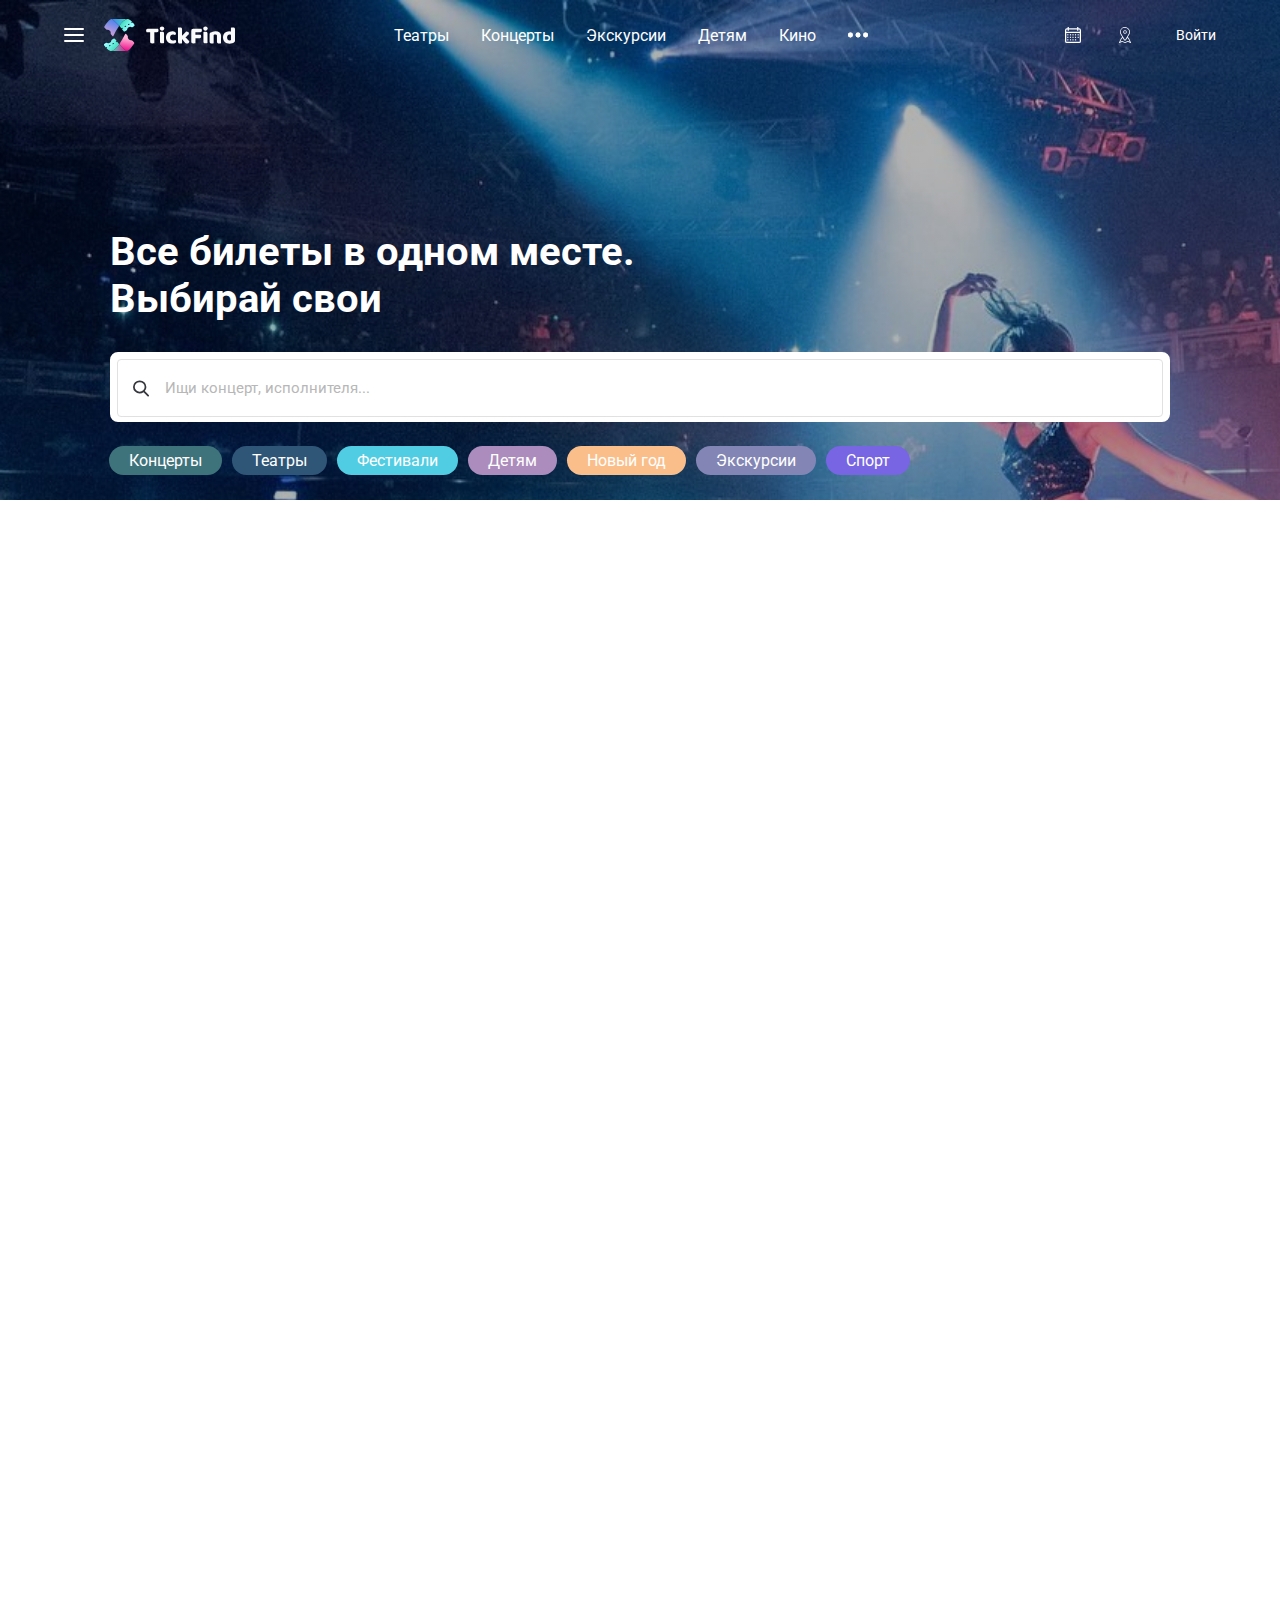
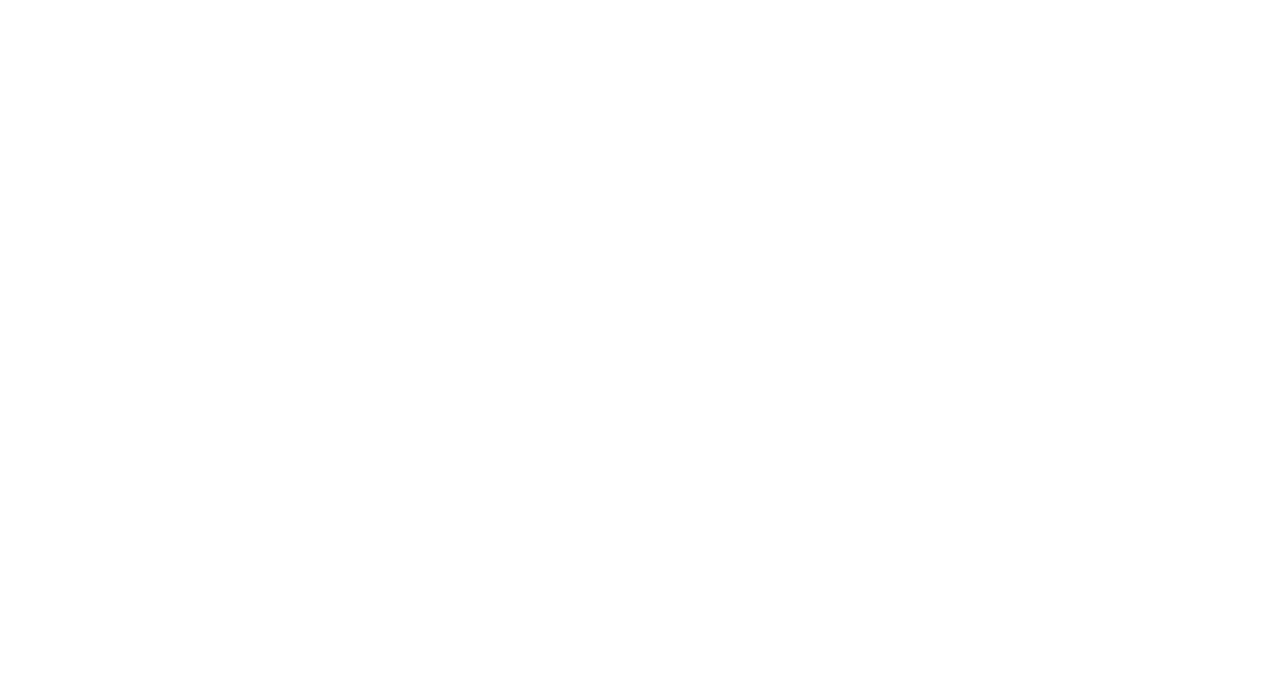
==== commit d81d32da: "fix12" ====
--- a/tickfinder/index.html
+++ b/tickfinder/index.html
@@ -99,7 +99,7 @@
 								</div>
 							</li>
 							<li class="header__menu__list__item header__menu__list__item--loc">
-								<span class="header__menu__list__item__city_name--loc">Ивано-Франковск</span>
+								<span class="header__menu__list__item__city_name--loc"></span>
 								<img class="header__menu__list__item__img header__menu__list__item__img--loc header__menu__list__item__img--white" src="img/loc_w.svg" alt="loc-img">
 								<img class="header__menu__list__item__img header__menu__list__item__img--loc header__menu__list__item__img--black" src="img/loc_b.svg" alt="loc-img">
 								<div class="header__location__menu">
@@ -346,36 +346,34 @@
 							</div>
 						</div>
 					</div>
-					<div class="header__info__inner header__info__inner--tags">
-						<div class="header__tags">
-							<div class="header__tags__wrapper">
-								<ul class="header__tags__wrapper__list">
-									<li class="header__tags__wrapper__list__item">
-										<a class="header__tags__wrapper__list__item__link" href="#">Концерты</a>
-									</li>
-									<li class="header__tags__wrapper__list__item">
-										<a class="header__tags__wrapper__list__item__link" href="#">Театры</a>
-									</li>
-									<li class="header__tags__wrapper__list__item">
-										<a class="header__tags__wrapper__list__item__link" href="#">Фестивали</a>
-									</li>
-									<li class="header__tags__wrapper__list__item">
-										<a class="header__tags__wrapper__list__item__link" href="#">Детям</a>
-									</li>
-									<li class="header__tags__wrapper__list__item">
-										<a class="header__tags__wrapper__list__item__link" href="#">Новый год</a>
-									</li>
-									<li class="header__tags__wrapper__list__item">
-										<a class="header__tags__wrapper__list__item__link" href="#">Экскурсии</a>
-									</li>
-									<li class="header__tags__wrapper__list__item">
-										<a class="header__tags__wrapper__list__item__link" href="#">Спорт</a>
-									</li>
-								</ul>
-							</div>
-						</div>
-					</div>
 				</div>
+			</div>
+		</div>
+		<div class="header__tags">
+			<div class="header__tags__wrapper">
+				<ul class="header__tags__wrapper__list">
+					<li class="header__tags__wrapper__list__item">
+						<a class="header__tags__wrapper__list__item__link" href="#">Концерты</a>
+					</li>
+					<li class="header__tags__wrapper__list__item">
+						<a class="header__tags__wrapper__list__item__link" href="tagged/index.html">Театры</a>
+					</li>
+					<li class="header__tags__wrapper__list__item">
+						<a class="header__tags__wrapper__list__item__link" href="#">Фестивали</a>
+					</li>
+					<li class="header__tags__wrapper__list__item">
+						<a class="header__tags__wrapper__list__item__link" href="#">Детям</a>
+					</li>
+					<li class="header__tags__wrapper__list__item">
+						<a class="header__tags__wrapper__list__item__link" href="#">Новый год</a>
+					</li>
+					<li class="header__tags__wrapper__list__item">
+						<a class="header__tags__wrapper__list__item__link" href="#">Экскурсии</a>
+					</li>
+					<li class="header__tags__wrapper__list__item">
+						<a class="header__tags__wrapper__list__item__link" href="#">Спорт</a>
+					</li>
+				</ul>
 			</div>
 		</div>
 		<div class="header__popup__search">
@@ -406,65 +404,5 @@
 			</div>
 		</div>
 	</header>
-	<section>
-		<div class="container">
-			<div class="concerts_full_info">
-				<div class="concerts_full_info__inner">
-					<ul class="concerts_full_info__inner__list concerts_full_info__inner__list--tags">
-						<li class="concerts_full_info__inner__list__item concerts_full_info__inner__list__item--date">
-							<a class="concerts_full_info__inner__list__item__link" href="#">
-								<div class="concerts_full_info__inner__list__item__link__close_but concerts_full_info__inner__list__item__link__close_but--date">
-									<div class="close_but_line close_but_line--first"></div>
-									<div class="close_but_line close_but_line--second"></div>
-								</div>
-								Когда угодно
-							</a>
-						</li>
-						<li class="concerts_full_info__inner__list__item concerts_full_info__inner__list__item--event">
-							<a class="concerts_full_info__inner__list__item__link" href="#">		
-								<div class="concerts_full_info__inner__list__item__link__close_but concerts_full_info__inner__list__item__link__close_but--event">
-									<div class="close_but_line close_but_line--first"></div>
-									<div class="close_but_line close_but_line--second"></div>
-								</div>
-								Все события
-							</a>
-						</li>
-						<li class="concerts_full_info__inner__list__item concerts_full_info__inner__list__item--city">
-							<a class="concerts_full_info__inner__list__item__link" href="#">
-								<div class="concerts_full_info__inner__list__item__link__close_but concerts_full_info__inner__list__item__link__close_but--city">
-									<div class="close_but_line close_but_line--first"></div>
-									<div class="close_but_line close_but_line--second"></div>
-								</div>
-								Ивано-Франковск
-							</a>
-						</li>
-					</ul>
-				</div>
-				<div class="concerts_full_info__inner">
-					<ul class="concerts_full_info__inner__list concerts_full_info__inner__list--best">
-						<li class="concerts_full_info__inner__list__item">
-							<a class="concerts_full_info__inner__list__item__link concerts_full_info__inner__list__item__link--best" href="#">Популярные</a>
-						</li>
-						<li class="concerts_full_info__inner__list__item">
-							<a class="concerts_full_info__inner__list__item__link concerts_full_info__inner__list__item__link--best" href="#">Ближайшие</a>
-						</li>
-						<li class="concerts_full_info__inner__list__item concerts_full_info__inner__list__item--page_cols">
-							<a class="concerts_full_info__inner__list__item__link concerts_full_info__inner__list__item__link--page_cols" href="https://tickfind.com/type/city/hday/date/index.htm?on_page=cols">
-								<span></span>
-								<span></span>
-								<span></span>
-								<span></span>
-								<span></span>
-								<span></span>
-								<span></span>
-								<span></span>
-								<span></span>
-							</a>
-						</li>
-					</ul>
-				</div>
-			</div>
-		</div>
-	</section>
 </body>
 </html>--- a/tickfinder/css/styles.css
+++ b/tickfinder/css/styles.css
@@ -13,17 +13,23 @@
 header {
   width: 100%;
   height: 350px;
-  background: linear-gradient(rgba(0, 0, 0, 0.3), rgba(0, 0, 0, 0.3)), url(../img/header-back.jpg) no-repeat center center fixed;
+  background: linear-gradient(rgba(0, 0, 0, 0.3), rgba(0, 0, 0, 0.3)), url(../img/header-back1.jpg) no-repeat center center fixed;
   -webkit-background-size: cover;
   -moz-background-size: cover;
   -o-background-size: cover;
   background-size: cover;
   position: relative;
 }
-
+.theatres {
+  height: 175px;
+  background: linear-gradient(rgba(0, 0, 0, 0.3), rgba(0, 0, 0, 0.3)), url(../img/header-back1.jpg) no-repeat center center fixed;
+  -webkit-background-size: cover;
+  -moz-background-size: cover;
+  -o-background-size: cover;
+  background-size: cover;
+}
 .container {
   width: 90%;
-  height: 100%;
   margin: 0 auto;
 }
 
@@ -642,10 +648,10 @@
 /*header-info*/
 .header__info {
   width: 100%;
-  position: absolute;
-  top: 65%;
-  left: 0;
-  transform: translate(0, -50%);
+  padding-top: 125px;
+}
+.header__info--concert_info {
+  padding-top: 100px;
 }
 .header__info__wrapper {
   width: 100%;
@@ -653,11 +659,8 @@
   display: flex;
   flex-direction: column;
 }
-.header__info__inner {
-
-}
 .header__info__inner--title_box {
-  width: 90%;
+  width: 100%;
   margin: 0 auto;
   box-sizing: border-box;
   -moz-box-sizing: border-box;
@@ -665,8 +668,6 @@
   -webkit-box-sizing: border-box;
 }
 /*info-title*/
-.header__title {
-}
 .header__title__text {
   font-family: 'Roboto', sans-serif;
   font-size: 21px;
@@ -722,7 +723,11 @@
   height: 17px;
 }
 /*info-tags*/
-.header__tags {
+.header__info__inner--guarant {
+  display: none;
+}
+.header__tags,
+.header__guarant {
   margin-top: 24px;
 }
 .header__tags__wrapper {
@@ -734,16 +739,41 @@
   width: 0;
   height: 0;
 }
-.header__tags__wrapper__list {
+.header__tags__wrapper__list,
+.header__guarant__wrapper__list {
+  width: max-content;
   list-style-type: none;
+  padding: 0 0 0 5%;
+  display: flex;
+  flex-wrap: wrap;
+  align-items: center;
+}
+.header__guarant__wrapper__list {
   padding: 0;
-  display: flex;
-  flex-wrap: wrap;
-  align-items: center;
 }
 .header__tags__wrapper__list__item {
-  margin: 0 5px 10px 5px;
+  margin: 0 5px;
   border-radius: 16px;
+}
+.header__guarant__wrapper__list__item {
+  margin-right: 40px;
+  display: flex;
+  align-items: center;
+}
+.header__guarant__wrapper__list__item:last-child {
+  width: 185px;
+}
+.header__guarant__wrapper__list__item__img {
+  padding: 10px;
+  background: rgba(0, 0, 0, 0.4);
+  border-radius: 8px;
+}
+.header__guarant__wrapper__list__item__text {
+  margin-left: 20px;
+  font-family: 'Roboto', sans-serif;
+  font-size: 14px;
+  font-weight: 400;
+  color: #FFFFFF;
 }
 .header__tags__wrapper__list__item:first-child {
   margin-left: 0;
@@ -899,48 +929,35 @@
   align-items: center;
 }
 .concerts_full_info__inner {
-  width: 60%;
-  margin: 20px 0 15px 0;
+  margin-top: 20px;
 }
 .concerts_full_info__inner:nth-child(2) {
-  width: 40%;
+  display: none;
 }
 .concerts_full_info__inner__list {
   display: flex;
-  flex-direction: column;
-  justify-content: space-between;
+  flex-wrap: wrap;
   align-items: center;
   list-style-type: none;
 }
 .concerts_full_info__inner__list__item {
-  margin-bottom: 5px;
-  padding: 10px 24px;
+  margin-bottom: 10px;
+  padding: 5px 20px;
   border-radius: 20px;
 }
-.concerts_full_info__inner__list__item--date {
-  margin-right: 5px;
-  background: #E6F9F7;
-  border: 1px solid #07C4AE;
-}
+.concerts_full_info__inner__list--tags > .concerts_full_info__inner__list__item {
+  background: #07C4AE;
+}
+.concerts_full_info__inner__list__item--date,
 .concerts_full_info__inner__list__item--event {
-  margin-right: 5px;
-  background: #07C4AE;
-}
-.concerts_full_info__inner__list__item--city {
-  padding: 0;
+  margin-right: 10px;
 }
 .concerts_full_info__inner__list__item__link {
   display: flex;
   font-family: 'Roboto', sans-serif;
   font-size: 16px;
-  color: #36373D;
-  text-decoration: none;
-}
-.concerts_full_info__inner__list__item--event > .concerts_full_info__inner__list__item__link {
   color: white;
-}
-.concerts_full_info__inner__list__item__link--best:hover {
-  color: #07C4AE;
+  text-decoration: none;
 }
 .concerts_full_info__inner__list__item__link > img {
   display: flex;
@@ -954,7 +971,7 @@
   width: 20px;
   height: 2px;
   margin: 4px 0;
-  background-color: #36373D;
+  background-color: white;
   transition: 0.4s;
   border-radius: 1px;
 }
@@ -967,27 +984,66 @@
   transform: rotate(-45deg) translate(-1px, -4px);
 }
 .concerts_full_info__inner__list__item--page_cols {
-  margin-left: 56px;
+  margin-left: 15px;
   padding: 0;
   display: flex;
 }
-.concerts_full_info__inner__list__item__link--page_cols {
-  width: 23px;
-  height: 21px;
+.concerts_full_info__inner__list__item--page_cols:nth-child(1) {
+  margin-left: 0;
+}
+.concerts_full_info__inner__list__item__link--page_cols,
+.concerts_full_info__inner__list__item__link--page_cols_big,
+.concerts_full_info__inner__list__item__link--rows,
+.concerts_full_info__inner__list__item__link--lines {
+  width: 25px;
+  height: 24px;
   display: inline-flex;
   flex-wrap: wrap;
   justify-content: space-evenly;
   align-items: center;
 }
 .concerts_full_info__inner__list__item__link--page_cols > span {
+  width: 7px;
+  height: 7px;
+  background: #999999;
+}
+.concerts_full_info__inner__list__item__link--page_cols_big > span {
+  width: 11px;
+  height: 11px;
+  background: #999999;
+}
+.concerts_full_info__inner__list__item__link--rows > span {
+  width: 15px;
+  height: 7px;
+  background: #999999;
+}
+.concerts_full_info__inner__list__item__link--rows > span:nth-child(1),
+.concerts_full_info__inner__list__item__link--rows > span:nth-child(3),
+.concerts_full_info__inner__list__item__link--rows > span:nth-child(5) {
+  width: 7px;
+}
+.concerts_full_info__inner__list__item__link--lines > span {
+  width: 16px;
+  height: 5px;
+  background: #999999;
+  border-radius: 3px;
+}
+.concerts_full_info__inner__list__item__link--lines > span:nth-child(1),
+.concerts_full_info__inner__list__item__link--lines > span:nth-child(3),
+.concerts_full_info__inner__list__item__link--lines > span:nth-child(5) {
   width: 6px;
   height: 6px;
-  background: #07C4AE;
 }
 
 @media only screen and (min-width: 480px) and (max-width: 767px) {
   .header__menu__list__item--loc {
     margin-left: 20px;
+  }
+  .header__info {
+    padding-top: 107px;
+  }
+  .header__info--concert_info {
+    padding-top: 87px;
   }
   .header__title__text {
     font-size: 30px;
@@ -1000,10 +1056,22 @@
 }
 
 @media only screen and (min-width: 768px) and (max-width: 959px) {
+  .theatres {
+    height: 231px;
+  }
   .header__menu__list__item--loc {
     margin-left: 20px;
   }
   .header__menu__list__item--ent {
+    display: block;
+  }
+  .header__info {
+    padding-top: 96px;
+  }
+  .header__info--concert_info {
+    padding-top: 70px;
+  }
+  .header__info__inner--guarant {
     display: block;
   }
   .header__title__text {
@@ -1017,18 +1085,20 @@
     top: 46px;
     left: -80px;
   }
+  .concerts_full_info__inner:nth-child(2) {
+    display: block;
+  }
+  .concerts_full_info__inner__list__item {
+    margin-bottom: 0;
+  }
 }
 
 @media only screen and (min-width: 960px) and (max-width: 1249px) {
   header {
     height: 500px;
   }
-  .container {
-    width: 960px;
-  }
-  .header__menu__wrapper {
-    width: 960px;
-    padding: 20px 15px;
+  .theatres {
+    height: 300px;
   }
   .header__menu__list__item__img--logo {
     width: 131px;
@@ -1055,20 +1125,29 @@
     display: block;
   }
   .header__info {
-    top: 50%;
-  }
-  .header__info__inner--title_box {
-    width: 730px;
+    width: 92%;
+    margin: 0 auto;
+    padding-top: 193px;
+  }
+  .header__info--concert_info {
+    padding-top: 121px;
+  }
+  .header__info__inner--guarant {
+    display: block;
   }
   .header__title__text {
     font-size: 40px;
   }
+  .header__tags__wrapper {
+    overflow-y: initial;
+  }
   .header__tags__wrapper__list {
-    width: 735px;
-    justify-content: space-between;
+    width: 83%;
+    margin: 0 auto;
+    padding: 0;
   }
   .header__tags__wrapper__list__item {
-    margin: 0 0 10px 0;
+    margin: 0 10px 10px 0;
   }
   .header__search_box__popup {
     top: 72px;
@@ -1077,9 +1156,6 @@
     width: 520px;
     top: 46px;
   }
-  .header__search_box__popup__wrapper--main {
-    width: 730px;
-  } 
   .header__search_box__popup__wrapper__info_box__concerts_box__inner {
     display: flex;
     align-items: center;
@@ -1095,94 +1171,103 @@
     margin-right: 15px;
     font-size: 15px;
   }
+  .concerts_full_info {
+    width: 92%;
+    margin: 0 auto;
+  }
+  .concerts_full_info__inner:nth-child(2) {
+    display: block;
+  }
+  .concerts_full_info__inner__list__item {
+    margin-bottom: 0;
+  }
 }
 
 @media only screen and (min-width: 1250px) {
   header {
     height: 500px;
   }
-  .container { 
-   width: 1250px;
- }
- .header__menu__wrapper {
-  width: 1250px;
-  padding: 20px 15px;
-}
-.header__menu__list__item__img--logo {
-  width: 131px;
-}
-.header__menu__list__item--menu_ext {
-  display: flex;
-}
-.header__menu_ext__link {
-  display: flex;
-}
-.header__menu__list__item--search {
-  margin-left: 20px;
-}
-.header__menu__list__item__city_name--loc {
-  display: block;
-}
-.header__menu__list__item--loc {
-  margin-left: 28px;
-}
-.header__menu__list__item--ent {
-  margin-left: 45px;
-  display: block;
-}
-.burger_menu__inner__list--mob {
-  display: none;
-}
-.burger_menu__inner__list--desk {
-  display: block;
-}
-.header__info {
-  top: 50%;
-}
-.header__info__inner--title_box {
-  width: 1020px;
-}
-.header__title__text {
-  font-size: 40px;
-}
-.header__tags__wrapper__list {
-  width: 1010px;
-}
-.header__search_box__popup {
-  top: 72px;
-}
-.header__search_box__popup--sec {
-  width: 520px;
-  top: 46px;
-  left: -95px;
-}
-.header__search_box__popup__wrapper--main {
-  width: 1020px;
-} 
-.header__search_box__popup__wrapper__info_box__concerts_box__inner {
-  display: flex;
-  align-items: center;
-}
-.header__search_box__popup__wrapper__info_box__concerts_box__inner__info {
-  width: 50%;
-  margin: 0 15px 0 0;
-}
-.header__search_box__popup__wrapper__info_box__concerts_box__inner__info__text {
-  text-align: left;
-}
-.header__search_box__popup__wrapper__info_box__concerts_box__inner__price {
-  margin-right: 15px;
-  font-size: 15px;
-}
-
-/*header-down*/
-.concerts_full_info__inner__list {
-  flex-direction: row;
-}
-.concerts_full_info__inner__list--tags {
-  justify-content: flex-start;
-}
-.concerts_full_info__inner__list--best {
-  justify-content: flex-end;
-}
+  .theatres {
+    height: 300px;
+  }
+  .header__menu__list__item__img--logo {
+    width: 131px;
+  }
+  .header__menu__list__item--menu_ext {
+    display: flex;
+  }
+  .header__menu_ext__link {
+    display: flex;
+  }
+  .header__menu__list__item--search {
+    margin-left: 20px;
+  }
+  .header__menu__list__item__city_name--loc {
+    display: block;
+  }
+  .header__menu__list__item--loc {
+    margin-left: 28px;
+  }
+  .header__menu__list__item--ent {
+    margin-left: 45px;
+    display: block;
+  }
+  .burger_menu__inner__list--mob {
+    display: none;
+  }
+  .burger_menu__inner__list--desk {
+    display: block;
+  }
+  .header__info {
+    width: 92%;
+    margin: 0 auto;
+    padding-top: 228px;
+  }
+  .header__info--concert_info {
+    padding-top: 121px;
+  }
+  .header__info__inner--guarant {
+    display: block;
+  }
+  .header__title__text {
+    font-size: 40px;
+  }
+  .header__tags__wrapper__list {
+    width: 83%;
+    margin: 0 auto;
+    padding: 0;
+  }
+  .header__search_box__popup {
+    top: 72px;
+  }
+  .header__search_box__popup--sec {
+    width: 520px;
+    top: 46px;
+    left: -95px;
+  }
+  .header__search_box__popup__wrapper__info_box__concerts_box__inner {
+    display: flex;
+    align-items: center;
+  }
+  .header__search_box__popup__wrapper__info_box__concerts_box__inner__info {
+    width: 50%;
+    margin: 0 15px 0 0;
+  }
+  .header__search_box__popup__wrapper__info_box__concerts_box__inner__info__text {
+    text-align: left;
+  }
+  .header__search_box__popup__wrapper__info_box__concerts_box__inner__price {
+    margin-right: 15px;
+    font-size: 15px;
+  }
+  .concerts_full_info {
+    width: 92%;
+    margin: 0 auto;
+  }
+  .concerts_full_info__inner:nth-child(2) {
+    display: block;
+  }
+  .concerts_full_info__inner__list__item {
+    margin-bottom: 0;
+  }
 }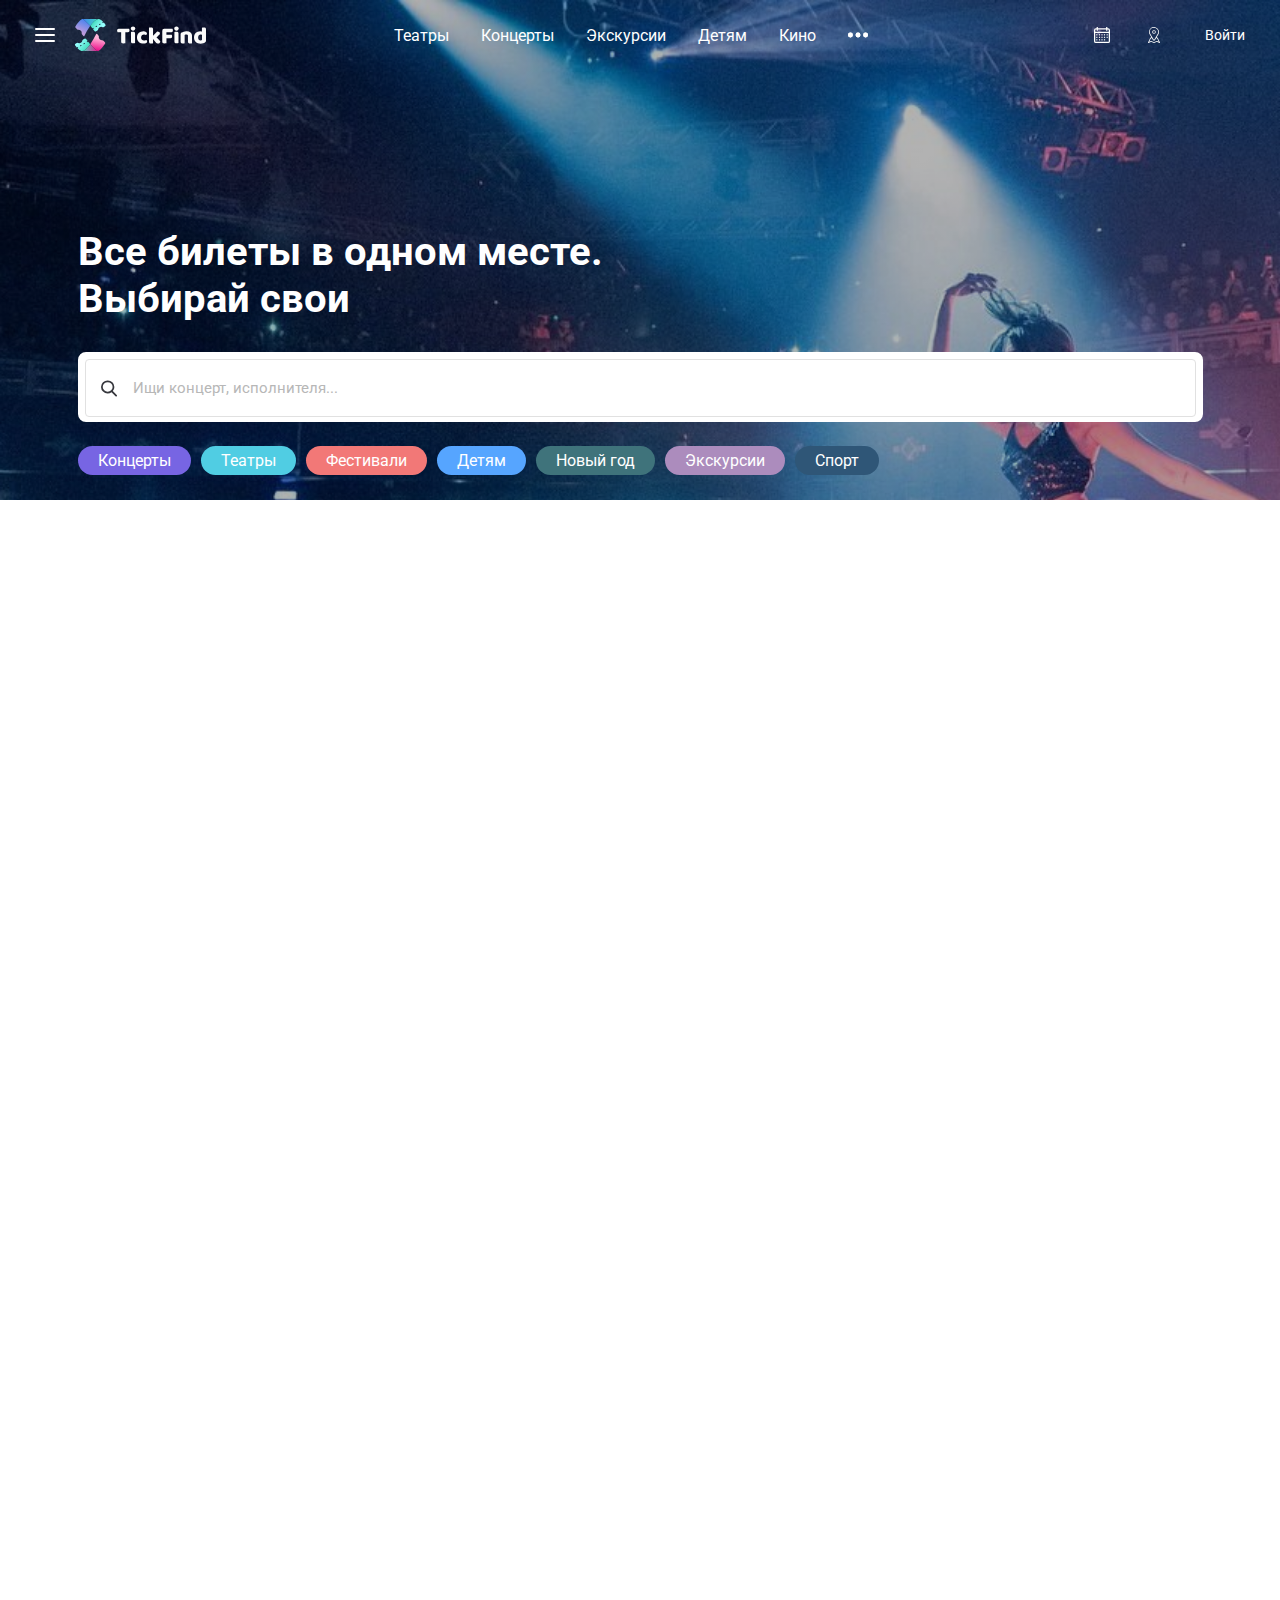
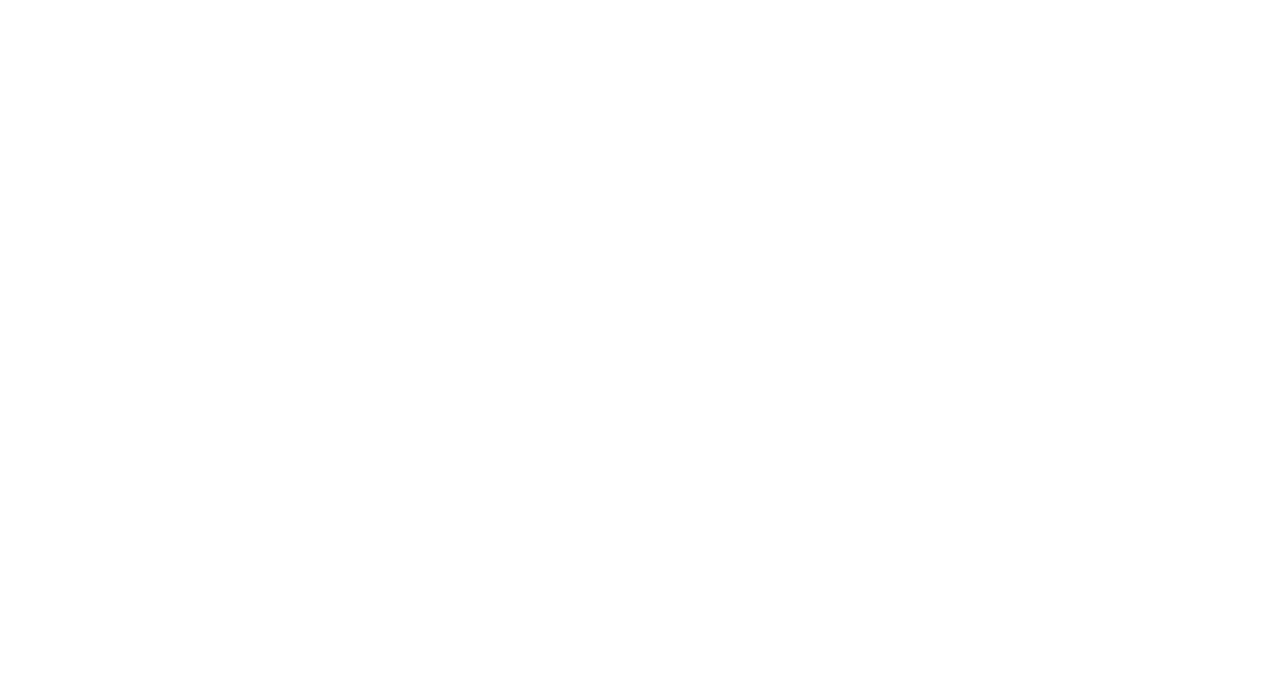
==== commit 438f161a: "fix13" ====
--- a/tickfinder/index.html
+++ b/tickfinder/index.html
@@ -349,31 +349,33 @@
 				</div>
 			</div>
 		</div>
-		<div class="header__tags">
-			<div class="header__tags__wrapper">
-				<ul class="header__tags__wrapper__list">
-					<li class="header__tags__wrapper__list__item">
-						<a class="header__tags__wrapper__list__item__link" href="#">Концерты</a>
-					</li>
-					<li class="header__tags__wrapper__list__item">
-						<a class="header__tags__wrapper__list__item__link" href="tagged/index.html">Театры</a>
-					</li>
-					<li class="header__tags__wrapper__list__item">
-						<a class="header__tags__wrapper__list__item__link" href="#">Фестивали</a>
-					</li>
-					<li class="header__tags__wrapper__list__item">
-						<a class="header__tags__wrapper__list__item__link" href="#">Детям</a>
-					</li>
-					<li class="header__tags__wrapper__list__item">
-						<a class="header__tags__wrapper__list__item__link" href="#">Новый год</a>
-					</li>
-					<li class="header__tags__wrapper__list__item">
-						<a class="header__tags__wrapper__list__item__link" href="#">Экскурсии</a>
-					</li>
-					<li class="header__tags__wrapper__list__item">
-						<a class="header__tags__wrapper__list__item__link" href="#">Спорт</a>
-					</li>
-				</ul>
+		<div class="container--tags">
+			<div class="header__tags">
+				<div class="header__tags__wrapper">
+					<ul class="header__tags__wrapper__list">
+						<li class="header__tags__wrapper__list__item">
+							<a class="header__tags__wrapper__list__item__link" href="#">Концерты</a>
+						</li>
+						<li class="header__tags__wrapper__list__item">
+							<a class="header__tags__wrapper__list__item__link" href="tagged/index.html">Театры</a>
+						</li>
+						<li class="header__tags__wrapper__list__item">
+							<a class="header__tags__wrapper__list__item__link" href="#">Фестивали</a>
+						</li>
+						<li class="header__tags__wrapper__list__item">
+							<a class="header__tags__wrapper__list__item__link" href="#">Детям</a>
+						</li>
+						<li class="header__tags__wrapper__list__item">
+							<a class="header__tags__wrapper__list__item__link" href="#">Новый год</a>
+						</li>
+						<li class="header__tags__wrapper__list__item">
+							<a class="header__tags__wrapper__list__item__link" href="#">Экскурсии</a>
+						</li>
+						<li class="header__tags__wrapper__list__item">
+							<a class="header__tags__wrapper__list__item__link" href="#">Спорт</a>
+						</li>
+					</ul>
+				</div>
 			</div>
 		</div>
 		<div class="header__popup__search">
--- a/tickfinder/css/styles.css
+++ b/tickfinder/css/styles.css
@@ -1100,6 +1100,14 @@
   .theatres {
     height: 300px;
   }
+  .container,
+  .container--tags {
+    width: 960px;
+    margin: 0 auto;
+  }
+  .header__menu__wrapper {
+    width: 920px;
+  }
   .header__menu__list__item__img--logo {
     width: 131px;
   }
@@ -1125,7 +1133,7 @@
     display: block;
   }
   .header__info {
-    width: 92%;
+    width: 88%;
     margin: 0 auto;
     padding-top: 193px;
   }
@@ -1142,7 +1150,7 @@
     overflow-y: initial;
   }
   .header__tags__wrapper__list {
-    width: 83%;
+    width: 88%;
     margin: 0 auto;
     padding: 0;
   }
@@ -1190,6 +1198,14 @@
   .theatres {
     height: 300px;
   }
+  .container,
+  .container--tags {
+    width: 1250px;
+    margin: 0 auto;
+  }
+  .header__menu__wrapper {
+    width: 1210px;
+  }
   .header__menu__list__item__img--logo {
     width: 131px;
   }
@@ -1219,7 +1235,7 @@
     display: block;
   }
   .header__info {
-    width: 92%;
+    width: 90%;
     margin: 0 auto;
     padding-top: 228px;
   }
@@ -1233,7 +1249,7 @@
     font-size: 40px;
   }
   .header__tags__wrapper__list {
-    width: 83%;
+    width: 90%;
     margin: 0 auto;
     padding: 0;
   }
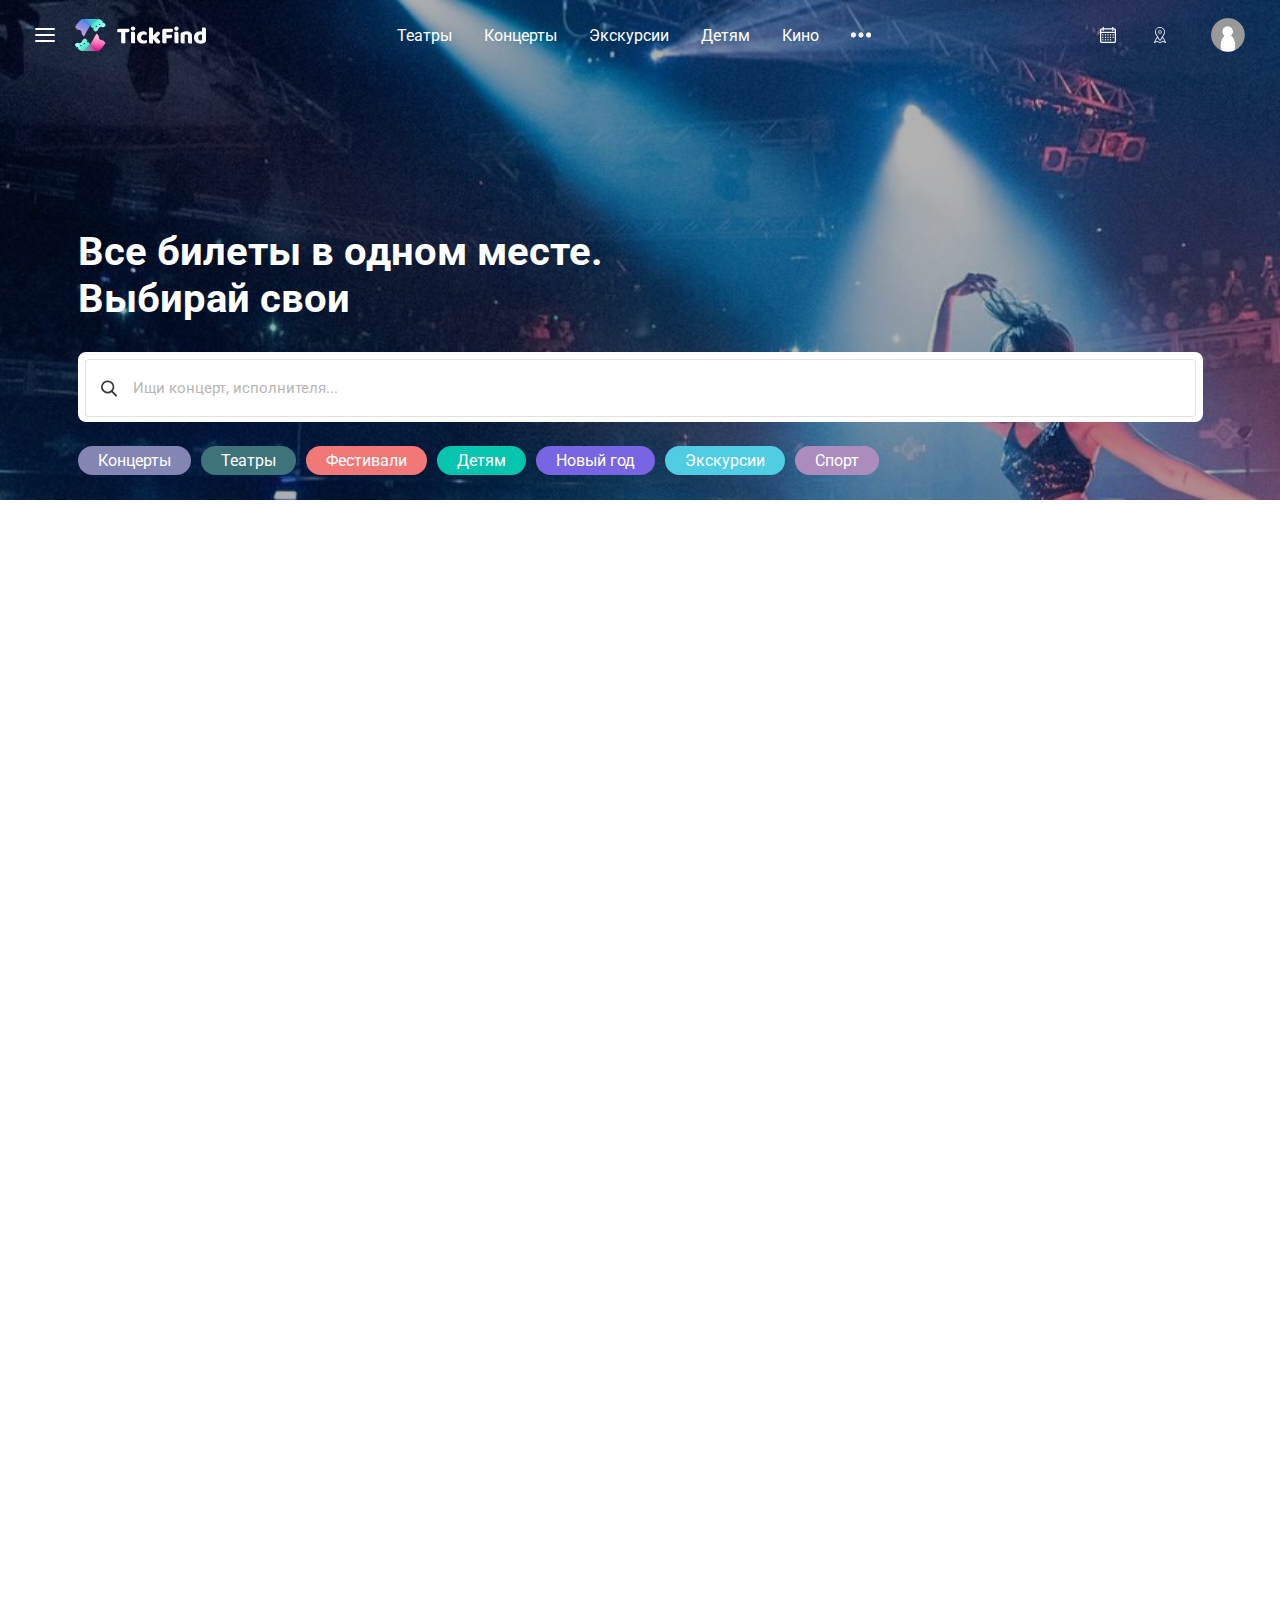
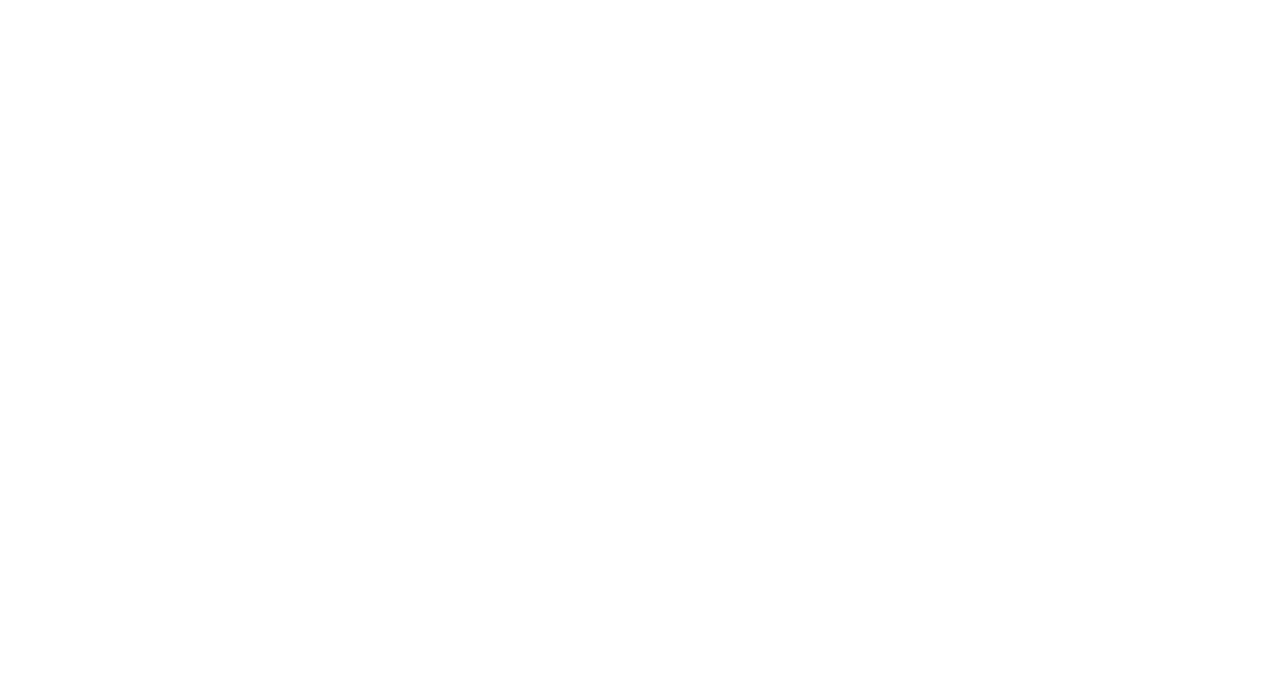
==== commit 040888fb: "added login avatar" ====
--- a/tickfinder/index.html
+++ b/tickfinder/index.html
@@ -120,7 +120,17 @@
 								</div>
 							</li>
 							<li class="header__menu__list__item header__menu__list__item--ent">
-								<a href="https://tickfind.com/login">Войти</a>
+								<div class="header__menu__list__item__inner header__menu__list__item__inner--ent">
+									<a class="header__menu__list__item__inner__link" href="https://tickfind.com/login">Войти</a>
+								</div>
+								<div class="header__menu__list__item__inner header__menu__list__item__inner--ent_cab">
+									<img class="header__menu__list__item__inner__img" src="img/noavatar.png">
+									<div class="header__enter_cab__menu">
+										<a class="header__enter_cab__menu__link" href="https://tickfind.com/admin">Кабинет администратора</a>
+										<a class="header__enter_cab__menu__link" href="https://tickfind.com/client">Личный кабинет</a>
+										<a class="header__enter_cab__menu__link" href="#">Выход</a>
+									</div>
+								</div>
 							</li>
 						</ul>
 					</div>
--- a/tickfinder/css/styles.css
+++ b/tickfinder/css/styles.css
@@ -411,15 +411,53 @@
 }
 .header__menu__list__item--ent {
   margin-left: 30px;
-  display: none;
-}
-.header__menu__list__item--ent > a {
+}
+.header__menu__list__item__inner--ent {
+  display: none;
+}
+.header__menu__list__item__inner__link {
   font-family: 'Roboto', sans-serif;
   font-size: 14px;
   font-weight: 400;
   color: white;
   text-decoration: none;
   display: flex;
+}
+.header__menu__list__item__inner--ent_cab {
+  display: block;
+  position: relative;
+}
+.header__menu__list__item__inner__img {
+  width: 34px;
+  height: 34px;
+  display: flex;
+  cursor: pointer;
+}
+.header__enter_cab__menu {
+  width: 195px;
+  padding: 15px 0 15px 10px;
+  position: absolute;
+  top: 55px;
+  right: 0;
+  background: #FFFFFF;
+  border: 1px solid #EFF2F4;
+  border-radius: 3px;
+  display: none;
+  transition:all 0.2s;
+}
+.header__enter_cab__menu__link {
+  display: block;
+  text-align: left;
+  font-family: 'Roboto', sans-serif;
+  font-size: 14px;
+  color: #6e7380;
+  padding: 7px 0 7px 5px;
+  transition:all 0.2s;
+  text-decoration: none;
+}
+.header__enter_cab__menu__link:hover {
+  color: #07C4AE;
+  text-decoration: none;
 }
 
 
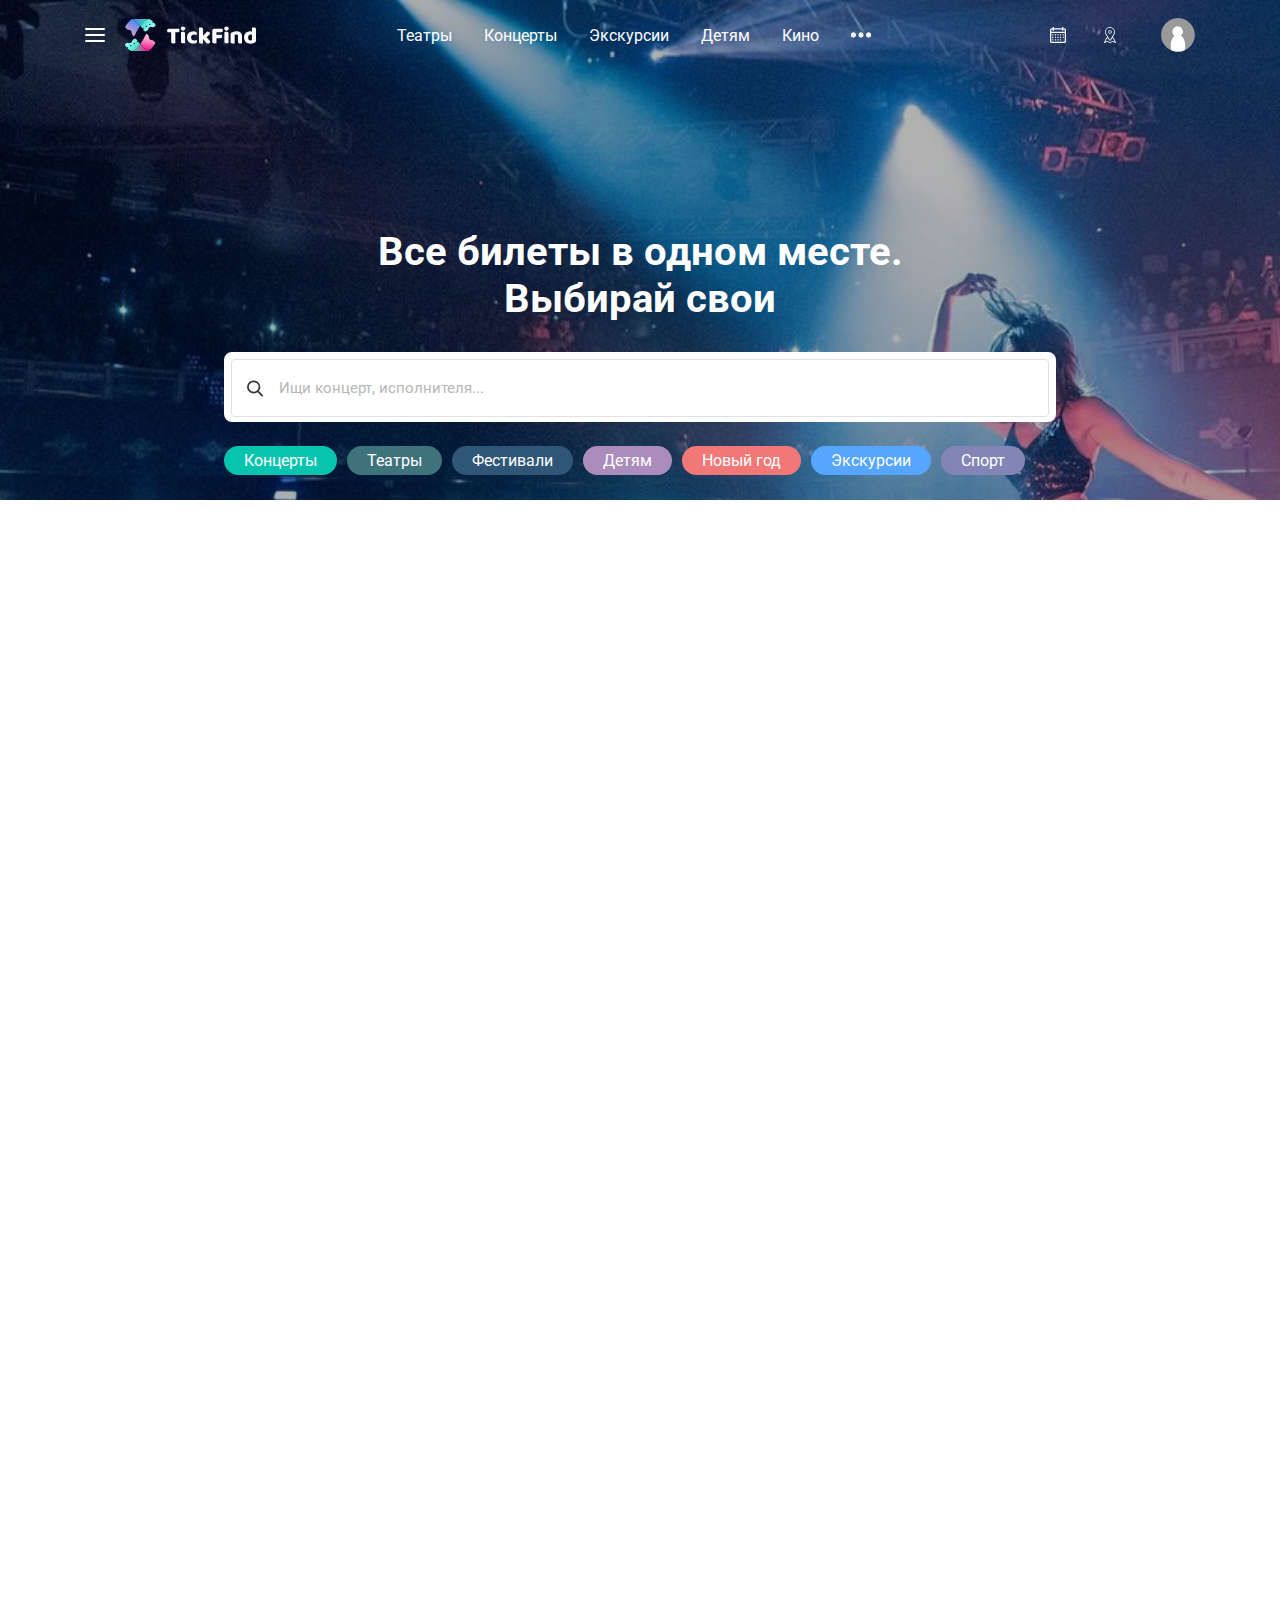
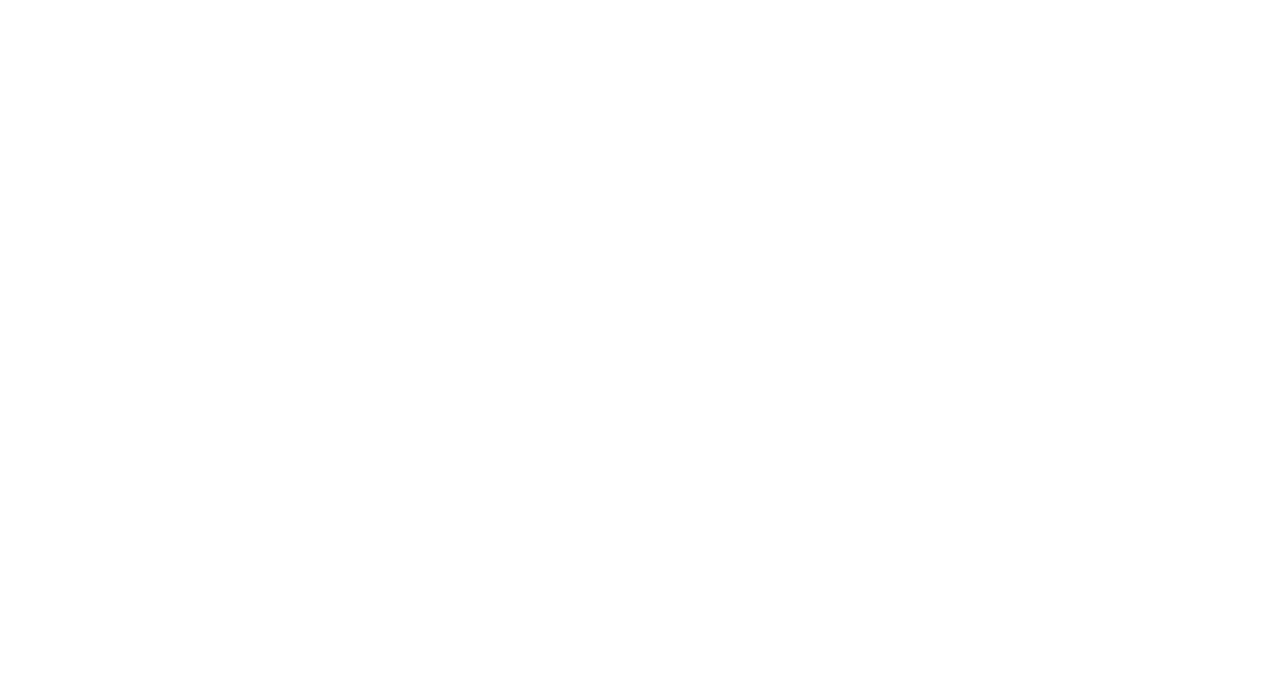
==== commit 1199637e: "fix15" ====
--- a/tickfinder/index.html
+++ b/tickfinder/index.html
@@ -6,8 +6,11 @@
 	<meta http-equiv="X-UA-Compatible" content="ie=edge">
 	<title>TICKETS</title>
 	<link href="https://fonts.googleapis.com/css?family=Roboto:400,500,700&display=swap" rel="stylesheet">
+	<link rel="stylesheet" href="date-picker/daterangepicker.css">
 	<link rel="stylesheet" type="text/css" href="css/styles.css" />
+	<script type="text/javascript" src="https://momentjs.com/downloads/moment.js"></script>
 	<script src="https://code.jquery.com/jquery-3.3.1.min.js"></script>
+	<script type="text/javascript" src="date-picker/jquery.daterangepicker.min.js"></script>
 	<script src="js/scripts.js"></script>
 </head>
 <body>
--- a/tickfinder/date-picker/daterangepicker.css
+++ b/tickfinder/date-picker/daterangepicker.css
@@ -0,0 +1,460 @@
+.date-picker {
+  width: 170px;
+  height: 25px;
+  padding: 0;
+  border: 0;
+  line-height: 25px;
+  padding-left: 10px;
+  font-size: 12px;
+  font-family: Arial, sans-serif;
+  font-weight: bold;
+  cursor: pointer;
+  color: #303030;
+  position: relative;
+  z-index: 2;
+}
+
+.date-picker-wrapper {
+  position: absolute;
+  z-index: 1;
+  border: 1px solid #bfbfbf;
+  background-color: #efefef;
+  padding: 5px 12px;
+  font-size: 12px;
+  line-height: 20px;
+  color: #aaa;
+  font-family: Arial, sans-serif;
+  -webkit-box-shadow: 3px 3px 10px rgba(0, 0, 0, 0.5);
+          box-shadow: 3px 3px 10px rgba(0, 0, 0, 0.5);
+  -webkit-box-sizing: initial;
+          box-sizing: initial;
+}
+
+.dp-clearfix {
+  clear: both;
+  height: 0;
+  font-size: 0;
+}
+
+.date-picker-wrapper.inline-wrapper {
+  position: relative;
+  -webkit-box-shadow: none;
+          box-shadow: none;
+  display: inline-block;
+}
+
+.date-picker-wrapper.single-date {
+  width: auto;
+}
+
+.date-picker-wrapper.no-shortcuts {
+  padding-bottom: 12px;
+}
+
+.date-picker-wrapper.no-topbar {
+  padding-top: 12px;
+}
+
+.date-picker-wrapper .footer {
+  font-size: 11px;
+  padding-top: 3px;
+}
+
+.date-picker-wrapper b {
+  color: #666;
+  font-weight: 700;
+}
+
+.date-picker-wrapper a {
+  color: #6bb4d6;
+  text-decoration: underline;
+}
+
+.date-picker-wrapper .month-name {
+  text-transform: uppercase;
+}
+
+.date-picker-wrapper .select-wrapper {
+  position: relative;
+  overflow: hidden;
+  display: inline-block;
+  vertical-align: middle;
+}
+
+.date-picker-wrapper .select-wrapper:hover {
+  text-decoration: underline;
+}
+
+.date-picker-wrapper .month-element {
+  display: inline-block;
+  vertical-align: middle;
+}
+
+.date-picker-wrapper .select-wrapper select {
+  position: absolute;
+  margin: 0;
+  padding: 0;
+  left: 0;
+  top: -1px;
+  font-size: inherit;
+  font-style: inherit;
+  font-weight: inherit;
+  text-transform: inherit;
+  color: inherit;
+  cursor: pointer;
+  -webkit-appearance: none;
+  -moz-appearance: none;
+  appearance: none;
+  background: transparent;
+  border: 0;
+  outline: 0;
+  -ms-filter: "progid:DXImageTransform.Microsoft.Alpha(Opacity=1)";
+  filter: alpha(opacity=1);
+  opacity: 0.01;
+}
+
+.date-picker-wrapper .month-wrapper {
+  border: 1px solid #bfbfbf;
+  border-radius: 3px;
+  background-color: #fff;
+  padding: 5px;
+  cursor: default;
+  position: relative;
+  _overflow: hidden;
+}
+
+.date-picker-wrapper .month-wrapper table {
+  width: 190px;
+  float: left;
+}
+
+.date-picker-wrapper .month-wrapper table.month2 {
+  width: 190px;
+  float: left;
+}
+
+.date-picker-wrapper .month-wrapper table th, .date-picker-wrapper .month-wrapper table td {
+  vertical-align: middle;
+  text-align: center;
+  line-height: 14px;
+  margin: 0px;
+  padding: 0px;
+}
+
+.date-picker-wrapper .month-wrapper table .day {
+  padding: 5px 0;
+  line-height: 1;
+  font-size: 12px;
+  margin-bottom: 1px;
+  color: #ccc;
+  cursor: default;
+}
+
+.date-picker-wrapper .month-wrapper table div.day.lastMonth, .date-picker-wrapper .month-wrapper table div.day.nextMonth {
+  color: #999;
+  cursor: default;
+}
+
+.date-picker-wrapper .month-wrapper table .day.checked {
+  background-color: #9cdbf7;
+}
+
+.date-picker-wrapper .month-wrapper table .week-name {
+  height: 20px;
+  line-height: 20px;
+  font-weight: 100;
+  text-transform: uppercase;
+}
+
+.date-picker-wrapper .month-wrapper table .day.has-tooltip {
+  cursor: help !important;
+}
+
+.date-picker-wrapper .month-wrapper table .day.has-tooltip .tooltip {
+  white-space: nowrap;
+}
+
+.date-picker-wrapper .time label {
+  white-space: nowrap;
+}
+
+.date-picker-wrapper .month-wrapper table .day.toMonth.valid {
+  color: #333;
+  cursor: pointer;
+}
+
+.date-picker-wrapper .month-wrapper table .day.toMonth.hovering {
+  background-color: #cdecfa;
+}
+
+.date-picker-wrapper .month-wrapper table .day.nextMonth, .date-picker-wrapper .month-wrapper table .day.lastMonth {
+  display: none;
+}
+
+.date-picker-wrapper .month-wrapper table .day.real-today {
+  background-color: #ffe684;
+}
+
+.date-picker-wrapper .month-wrapper table .day.real-today.checked, .date-picker-wrapper .month-wrapper table .day.real-today.hovering {
+  background-color: #70ccd5;
+}
+
+.date-picker-wrapper table .caption {
+  height: 40px;
+}
+
+.date-picker-wrapper table .caption > th:first-of-type, .date-picker-wrapper table .caption > th:last-of-type {
+  width: 27px;
+}
+
+.date-picker-wrapper table .caption .next, .date-picker-wrapper table .caption .prev {
+  padding: 0 5px;
+  cursor: pointer;
+}
+
+.date-picker-wrapper table .caption .next:hover, .date-picker-wrapper table .caption .prev:hover {
+  background-color: #ccc;
+  color: white;
+}
+
+.date-picker-wrapper .gap {
+  position: relative;
+  z-index: 1;
+  width: 15px;
+  height: 100%;
+  background-color: red;
+  font-size: 0;
+  line-height: 0;
+  float: left;
+  top: -5px;
+  margin: 0 10px -10px;
+  visibility: hidden;
+  height: 0;
+}
+
+.date-picker-wrapper .gap .gap-lines {
+  height: 100%;
+  overflow: hidden;
+}
+
+.date-picker-wrapper .gap .gap-line {
+  height: 15px;
+  width: 15px;
+  position: relative;
+}
+
+.date-picker-wrapper .gap .gap-line .gap-1 {
+  z-index: 1;
+  height: 0;
+  border-left: 8px solid white;
+  border-top: 8px solid #eee;
+  border-bottom: 8px solid #eee;
+}
+
+.date-picker-wrapper .gap .gap-line .gap-2 {
+  position: absolute;
+  right: 0;
+  top: 0px;
+  z-index: 2;
+  height: 0;
+  border-left: 8px solid transparent;
+  border-top: 8px solid white;
+}
+
+.date-picker-wrapper .gap .gap-line .gap-3 {
+  position: absolute;
+  right: 0;
+  top: 8px;
+  z-index: 2;
+  height: 0;
+  border-left: 8px solid transparent;
+  border-bottom: 8px solid white;
+}
+
+.date-picker-wrapper .gap .gap-top-mask {
+  width: 6px;
+  height: 1px;
+  position: absolute;
+  top: -1px;
+  left: 1px;
+  background-color: #eee;
+  z-index: 3;
+}
+
+.date-picker-wrapper .gap .gap-bottom-mask {
+  width: 6px;
+  height: 1px;
+  position: absolute;
+  bottom: -1px;
+  left: 7px;
+  background-color: #eee;
+  z-index: 3;
+}
+
+.date-picker-wrapper .selected-days {
+  display: none;
+}
+
+.date-picker-wrapper .drp_top-bar {
+  line-height: 1.4;
+  position: relative;
+  padding: 10px 40px 10px 0;
+}
+
+.date-picker-wrapper .drp_top-bar .error-top, .date-picker-wrapper .drp_top-bar .normal-top {
+  display: none;
+}
+
+.date-picker-wrapper .drp_top-bar .default-top {
+  display: block;
+}
+
+.date-picker-wrapper .drp_top-bar.error .default-top {
+  display: none;
+}
+
+.date-picker-wrapper .drp_top-bar.error .error-top {
+  display: block;
+  color: red;
+}
+
+.date-picker-wrapper .drp_top-bar.normal .default-top {
+  display: none;
+}
+
+.date-picker-wrapper .drp_top-bar.normal .normal-top {
+  display: block;
+}
+
+.date-picker-wrapper .drp_top-bar.normal .normal-top .selection-top {
+  color: #333;
+}
+
+.date-picker-wrapper .drp_top-bar .apply-btn {
+  position: absolute;
+  right: 0px;
+  top: 6px;
+  padding: 3px 5px;
+  margin: 0;
+  font-size: 12px;
+  border-radius: 4px;
+  cursor: pointer;
+  color: #d9eef7;
+  border: solid 1px #0076a3;
+  background: #0095cd;
+  background: -moz-linear-gradient(top, #00adee, #0078a5);
+  filter: progid:DXImageTransform.Microsoft.gradient(startColorstr='#00adee', endColorstr='#0078a5');
+  color: white;
+  line-height: initial;
+}
+
+.date-picker-wrapper .drp_top-bar .apply-btn.disabled {
+  cursor: pointer;
+  color: #606060;
+  border: solid 1px #b7b7b7;
+  background: #fff;
+  background: -moz-linear-gradient(top, #fff, #ededed);
+  filter: progid:DXImageTransform.Microsoft.gradient(startColorstr='#ffffff', endColorstr='#ededed');
+}
+
+.date-picker-wrapper .time {
+  position: relative;
+}
+
+.date-picker-wrapper.single-month .time {
+  display: block;
+}
+
+.date-picker-wrapper .time input[type=range] {
+  vertical-align: middle;
+  width: 129px;
+  padding: 0;
+  margin: 0;
+  height: 20px;
+}
+
+.date-picker-wrapper .time1 {
+  width: 180px;
+  padding: 0 5px;
+  text-align: center;
+}
+
+/*time styling*/
+.time2 {
+  width: 180px;
+  padding: 0 5px;
+  text-align: center;
+}
+
+.date-picker-wrapper .time1 {
+  float: left;
+}
+
+.date-picker-wrapper .time2 {
+  float: right;
+}
+
+.date-picker-wrapper .hour {
+  text-align: right;
+}
+
+.minute {
+  text-align: right;
+}
+
+.date-picker-wrapper .hide {
+  display: none;
+}
+
+.date-picker-wrapper .first-date-selected, .date-picker-wrapper .last-date-selected {
+  background-color: #49e !important;
+  color: white !important;
+}
+
+.date-picker-wrapper .date-range-length-tip {
+  position: absolute;
+  margin-top: -4px;
+  margin-left: -8px;
+  -webkit-box-shadow: 0 0 3px rgba(0, 0, 0, 0.3);
+          box-shadow: 0 0 3px rgba(0, 0, 0, 0.3);
+  display: none;
+  background-color: yellow;
+  padding: 0 6px;
+  border-radius: 2px;
+  font-size: 12px;
+  line-height: 16px;
+  -webkit-filter: drop-shadow(0 0 3px rgba(0, 0, 0, 0.3));
+  -moz-filter: drop-shadow(0 0 3px rgba(0, 0, 0, 0.3));
+  -ms-filter: drop-shadow(0 0 3px rgba(0, 0, 0, 0.3));
+  -o-filter: drop-shadow(0 0 3px rgba(0, 0, 0, 0.3));
+  filter: drop-shadow(0 0 3px rgba(0, 0, 0, 0.3));
+}
+
+.date-picker-wrapper .date-range-length-tip:after {
+  content: '';
+  position: absolute;
+  border-left: 4px solid transparent;
+  border-right: 4px solid transparent;
+  border-top: 4px solid yellow;
+  left: 50%;
+  margin-left: -4px;
+  bottom: -4px;
+}
+
+.date-picker-wrapper.two-months.no-gap .month1 .next, .date-picker-wrapper.two-months.no-gap .month2 .prev {
+  display: none;
+}
+
+.date-picker-wrapper .week-number {
+  padding: 5px 0;
+  line-height: 1;
+  font-size: 12px;
+  margin-bottom: 1px;
+  color: #999;
+  cursor: pointer;
+}
+
+.date-picker-wrapper .week-number.week-number-selected {
+  color: #49e;
+  font-weight: bold;
+}
--- a/tickfinder/css/styles.css
+++ b/tickfinder/css/styles.css
@@ -411,6 +411,7 @@
 }
 .header__menu__list__item--ent {
   margin-left: 30px;
+  display: none;
 }
 .header__menu__list__item__inner--ent {
   display: none;
@@ -706,6 +707,9 @@
   -webkit-box-sizing: border-box;
 }
 /*info-title*/
+.header__title {
+  text-align: center;
+}
 .header__title__text {
   font-family: 'Roboto', sans-serif;
   font-size: 21px;
@@ -1242,7 +1246,7 @@
     margin: 0 auto;
   }
   .header__menu__wrapper {
-    width: 1210px;
+    width: 1110px;
   }
   .header__menu__list__item__img--logo {
     width: 131px;
@@ -1272,12 +1276,14 @@
   .burger_menu__inner__list--desk {
     display: block;
   }
-  .header__info {
-    width: 90%;
+  .header__info,
+  .header__tags__wrapper__list {
+    width: 832px;
     margin: 0 auto;
     padding-top: 228px;
   }
   .header__info--concert_info {
+    width: 1110px;
     padding-top: 121px;
   }
   .header__info__inner--guarant {
@@ -1287,9 +1293,10 @@
     font-size: 40px;
   }
   .header__tags__wrapper__list {
-    width: 90%;
-    margin: 0 auto;
     padding: 0;
+  }
+  .header__tags__wrapper__list__item {
+    margin: 0 10px 10px 0;
   }
   .header__search_box__popup {
     top: 72px;
@@ -1315,7 +1322,7 @@
     font-size: 15px;
   }
   .concerts_full_info {
-    width: 92%;
+    width: 1110px;
     margin: 0 auto;
   }
   .concerts_full_info__inner:nth-child(2) {
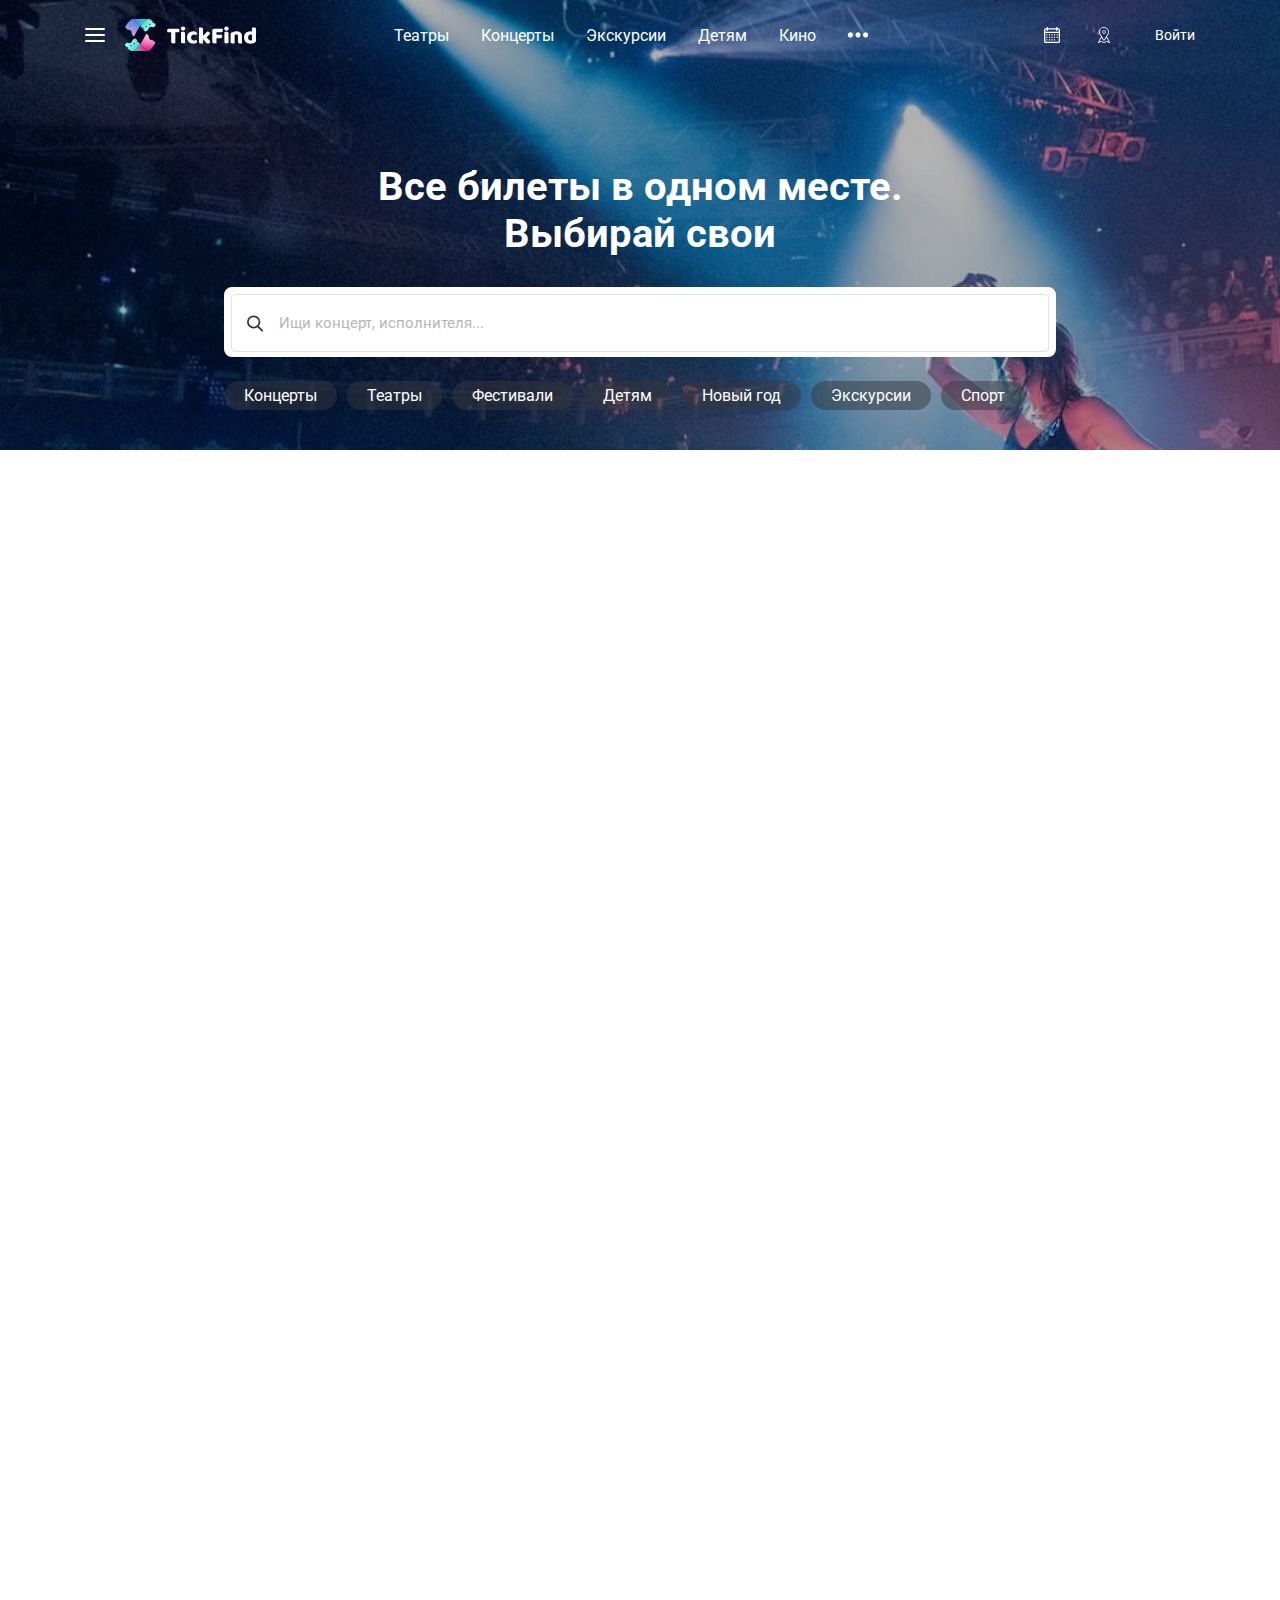
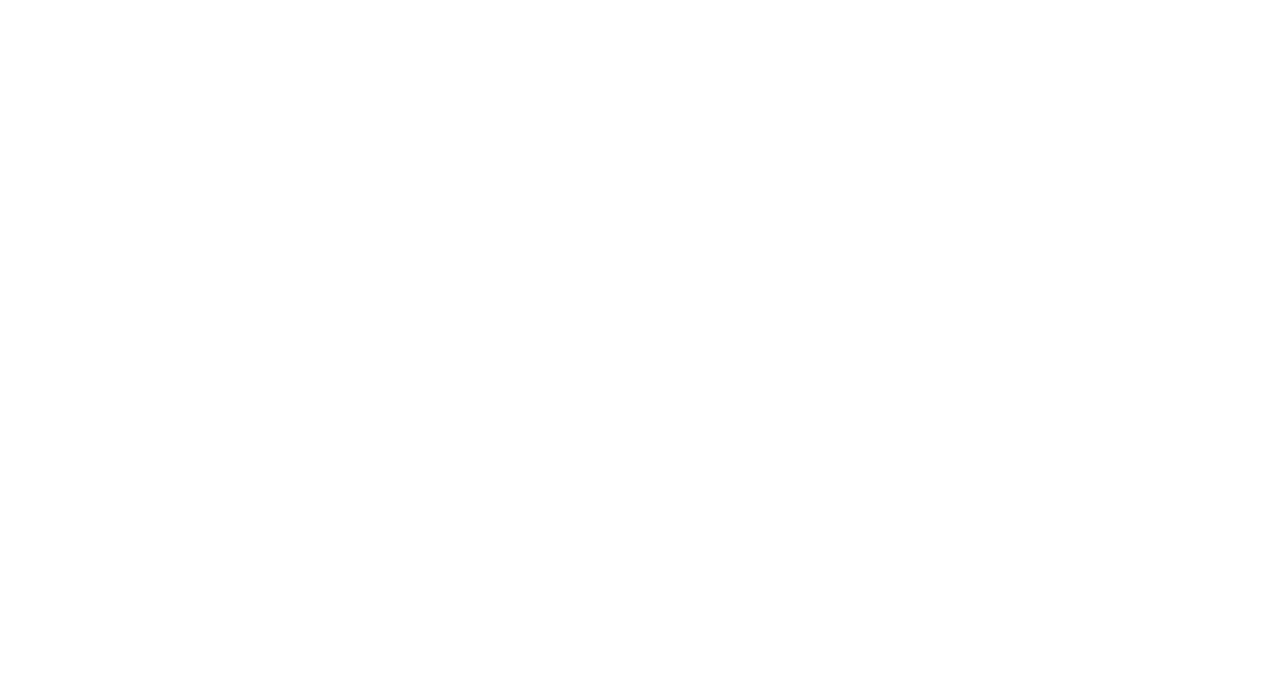
==== commit 7f0e0741: "fix16" ====
--- a/tickfinder/index.html
+++ b/tickfinder/index.html
@@ -41,13 +41,15 @@
 								<a class="header__menu_ext__link" href="#">Театры</a>
 								<a class="header__menu_ext__link" href="#">Концерты</a>
 								<a class="header__menu_ext__link" href="#">Экскурсии</a>
-								<a class="header__menu_ext__link" href="#">Детям</a>
-								<a class="header__menu_ext__link" href="#">Кино</a>
+								<a class="header__menu_ext__link header__menu_ext__link--hidden" href="#">Детям</a>
+								<a class="header__menu_ext__link header__menu_ext__link--hidden" href="#">Кино</a>
 								<a class="header__menu_ext__link header__menu_ext__link--dots" href="#">
 									<img class="header__menu_ext__link__img header__menu_ext__link__img--white" src="img/three-dots_w.svg" alt="dots">
 									<img class="header__menu_ext__link__img header__menu_ext__link__img--black" src="img/three-dots_b.svg" alt="dots">
 								</a>
 								<div class="header__submenu_ext">
+									<a class="header__submenu_ext__link header__submenu_ext__link--hidden" href="#">Детям</a>
+									<a class="header__submenu_ext__link header__submenu_ext__link--hidden" href="#">Кино</a>
 									<a class="header__submenu_ext__link" href="#">Семинары</a>
 									<a class="header__submenu_ext__link" href="#">Клубы</a>
 									<a class="header__submenu_ext__link" href="#">Фестивали</a>
@@ -67,9 +69,8 @@
 					<div class="header__menu__inner">
 						<ul class="header__menu__list">
 							<li class="header__menu__list__item header__menu__list__item--search">
-								<img class="header__menu__list__item__img header__menu__list__item__img--search" src="img/search_menu.svg" alt="search-img">
-								<input class="header__menu__list__item__text--search header__menu__list__item__text--search_sho header__search" type="text" name="" placeholder="Поиск...">
-								<input class="header__menu__list__item__text--search header__menu__list__item__text--search_lo" type="text" name="" placeholder="Ищи концерт, исполнителя, фестиваль...">
+								<img class="header__menu__list__item__img header__menu__list__item__img--search header__menu__list__item__img--black" src="img/search_menu_b.svg" alt="search-img">
+								<input class="header__menu__list__item__text--search" type="text" name="" placeholder="Ищи концерт...">
 								<div class="header__search_box__popup header__search_box__popup--sec">
 									<div class="header__search_box__popup__wrapper header__search_box__popup__wrapper--sec">
 										<div class="header__search_box__popup__wrapper__info_box">
@@ -393,7 +394,7 @@
 		</div>
 		<div class="header__popup__search">
 			<div class="header__popup__search__inp">
-				<img class="header__menu__list__item__img header__menu__list__item__img--search_popup" src="img/search_menu.svg" alt="search-img">
+				<img class="header__menu__list__item__img header__menu__list__item__img--search_popup" src="img/search_menu_b.svg" alt="search-img">
 				<input class="header__menu__list__item__text--search_popup" type="text" name="" placeholder="Ищи концерт, исполнителя, фестиваль...">
 				<div class="header__popup__search__close_but">
 					<div class="header__popup__search__close__line header__popup__search__close__line--first"></div>
--- a/tickfinder/css/styles.css
+++ b/tickfinder/css/styles.css
@@ -185,6 +185,9 @@
   transition:all 0.2s;
   text-decoration: none;
 }
+.header__submenu_ext__link--hidden {
+  display: none;
+}
 .header__menu_ext__link:hover,
 .header__submenu_ext__link:hover {
   color: #07C4AE;
@@ -195,9 +198,6 @@
   display: flex;
   align-items: center;
   cursor: pointer;
-}
-.header__menu__list__item__img--search {
-  display: none;
 }
 .header__popup__search__inp {
   width: 100%;
@@ -214,46 +214,72 @@
   display: block;
 }
 .header__menu__list__item__text--search_popup,
-.header__menu__list__item__text--search_sho,
-.header__menu__list__item__text--search_lo {
+.header__menu__list__item__text--search,
+.header__menu__list__item__text--theatres_search {
   width: 100%;
   margin-left: 12px;
   border: none;
   outline: none;
-}
-.header__menu__list__item__text--search_sho {
-  width: 55px;
-}
-.header__menu__list__item__text--search_lo {
-  width: 280px;
-}
-.header__menu__list__item__text--search_sho,
-.header__menu__list__item__text--search_lo {
-  display: none;
+  background: transparent;
+}
+.header__menu__list__item__text--search {
+  width: 158px;
+  display: none;
+}
+.header__menu__list__item__text--theatres_search {
+  display: block;
 }
 .header__menu__list__item__text--search::placeholder,
-.header__menu__list__item__text--search_sho::placeholder,
-.header__menu__list__item__text--search_lo::placeholder { /* Chrome, Firefox, Opera, Safari 10.1+ */
+.header__menu__list__item__text--theatres_search::placeholder { /* Chrome, Firefox, Opera, Safari 10.1+ */
   font-family: 'Roboto', sans-serif;
   font-size: 14px;
   letter-spacing: 0.28px;
   color: #b7b7b7;
   opacity: 1; /* Firefox */
 }
-.header__menu__list__item__text--search:-ms-input-placeholder,
-.header__menu__list__item__text--search_sho:-ms-input-placeholder,
-.header__menu__list__item__text--search_lo:-ms-input-placeholder { /* Internet Explorer 10-11 */
+.header__menu__list__item__text--search::-webkit-input-placeholder,
+.header__menu__list__item__text--theatres_search::-webkit-input-placeholder { /* Internet Explorer 10-11 */
   font-family: 'Roboto', sans-serif;
   font-size: 14px;
   letter-spacing: 0.28px;
   color: #b7b7b7;
 }
+.header__menu__list__item__text--search:-ms-input-placeholder,
+.header__menu__list__item__text--theatres_search:-ms-input-placeholder { /* Internet Explorer 10-11 */
+  font-family: 'Roboto', sans-serif;
+  font-size: 14px;
+  letter-spacing: 0.28px;
+  color: #b7b7b7;
+}
 .header__menu__list__item__text--search::-ms-input-placeholder,
-.header__menu__list__item__text--search_sho::-ms-input-placeholder,
-.header__menu__list__item__text--search_lo::-ms-input-placeholder { /* Microsoft Edge */
+.header__menu__list__item__text--theatres_search::-ms-input-placeholder { /* Microsoft Edge */
   font-family: 'Roboto', sans-serif;
   font-size: 14px;
   letter-spacing: 0.28px;
+  color: #b7b7b7;
+}
+.header__menu__list__item__text--theatres_search::placeholder { /* Chrome, Firefox, Opera, Safari 10.1+ */
+  color: #ffffff;
+}
+.header__menu__list__item__text--theatres_search::-webkit-input-placeholder {
+  color: #ffffff;
+}
+.header__menu__list__item__text--theatres_search:-ms-input-placeholder { /* Internet Explorer 10-11 */
+  color: #ffffff;
+}
+.header__menu__list__item__text--theatres_search::-ms-input-placeholder { /* Microsoft Edge */
+  color: #ffffff;
+}
+.header__menu__list__item__text--theatres_search_b::placeholder { /* Chrome, Firefox, Opera, Safari 10.1+ */
+  color: #b7b7b7;
+}
+.header__menu__list__item__text--theatres_search_b::-webkit-input-placeholder {
+  color: #b7b7b7;
+}
+.header__menu__list__item__text--theatres_search_b:-ms-input-placeholder { /* Internet Explorer 10-11 */
+  color: #b7b7b7;
+}
+.header__menu__list__item__text--theatres_search_b::-ms-input-placeholder { /* Microsoft Edge */
   color: #b7b7b7;
 }
 .header__menu__list__item--calend {
@@ -414,7 +440,7 @@
   display: none;
 }
 .header__menu__list__item__inner--ent {
-  display: none;
+  display: block;
 }
 .header__menu__list__item__inner__link {
   font-family: 'Roboto', sans-serif;
@@ -425,7 +451,7 @@
   display: flex;
 }
 .header__menu__list__item__inner--ent_cab {
-  display: block;
+  display: none;
   position: relative;
 }
 .header__menu__list__item__inner__img {
@@ -710,6 +736,9 @@
 .header__title {
   text-align: center;
 }
+.header__title--theatres {
+  text-align: left;
+}
 .header__title__text {
   font-family: 'Roboto', sans-serif;
   font-size: 21px;
@@ -795,6 +824,7 @@
 }
 .header__tags__wrapper__list__item {
   margin: 0 5px;
+  background: rgba(54, 55, 61, 0.5);
   border-radius: 16px;
 }
 .header__guarant__wrapper__list__item {
@@ -820,6 +850,9 @@
 .header__tags__wrapper__list__item:first-child {
   margin-left: 0;
 }
+.header__tags__wrapper__list__item:hover {
+  background: #07C4AE;
+}
 .header__tags__wrapper__list__item__link {
   padding: 5px 20px;
   font-family: 'Roboto', sans-serif;
@@ -828,9 +861,6 @@
   text-decoration: none;
   color: white;
   transition: all 0.2s;
-}
-.header__tags__wrapper__list__item__link:hover {
-  color: #6e7380;
 }
 /*search-box popup*/
 .header__search_box__popup,
@@ -890,7 +920,7 @@
   padding: 0 20px 20px 20px;
 }
 .header__search_box__popup__wrapper__info_box__links_box__link {
-  margin: 5px 20px 15px 20px;
+  margin: 5px 0 15px 0;
   padding: 10px;
   display: block;
   background: #E5F9F7;
@@ -940,7 +970,7 @@
   color: #B7B7B7;
 }
 .header__search_box__popup__wrapper__info_box__concerts_box__inner__price {
-  width: 115px;
+  width: 128px;
   margin: 0 auto;
   padding: 10px 20px;
   background: #07C4AE;
@@ -1090,42 +1120,49 @@
   .header__title__text {
     font-size: 30px;
   }
-  .header__search_box__popup__wrapper__info_box__concerts_box--mob > .header__search_box__popup__wrapper__info_box__concerts_box__inner {
+}
+
+@media only screen and (min-width: 768px) and (max-width: 959px) {
+  .theatres {
+    height: 231px;
+  }
+  .header__menu__list__item--loc {
+    margin-left: 20px;
+  }
+  .header__menu__list__item--ent {
+    display: block;
+  }
+  .header__info {
+    padding-top: 96px;
+  }
+  .header__info--concert_info {
+    padding-top: 70px;
+  }
+  .header__info__inner--guarant {
+    display: block;
+  }
+  .header__title__text {
+    font-size: 32px;
+  }
+  .header__search_box__popup__wrapper__info_box__concerts_box__inner {
+    width: 100%;
     display: flex;
     justify-content: space-between;
     align-items: center;
   }
-}
-
-@media only screen and (min-width: 768px) and (max-width: 959px) {
-  .theatres {
-    height: 231px;
-  }
-  .header__menu__list__item--loc {
-    margin-left: 20px;
-  }
-  .header__menu__list__item--ent {
-    display: block;
-  }
-  .header__info {
-    padding-top: 96px;
-  }
-  .header__info--concert_info {
-    padding-top: 70px;
-  }
-  .header__info__inner--guarant {
-    display: block;
-  }
-  .header__title__text {
-    font-size: 32px;
+  .header__search_box__popup__wrapper__info_box__concerts_box__inner__info {
+    width: 280px;
+  }
+  .header__search_box__popup__wrapper__info_box__concerts_box__inner__info > a > p {
+    text-align: left;
   }
   .header__search_box__popup {
     top: 72px;
   }
   .header__search_box__popup--sec {
-    width: 520px;
+    width: 650px;
     top: 46px;
-    left: -80px;
+    left: -325px;
   }
   .concerts_full_info__inner:nth-child(2) {
     display: block;
@@ -1137,7 +1174,7 @@
 
 @media only screen and (min-width: 960px) and (max-width: 1249px) {
   header {
-    height: 500px;
+    height: 450px;
   }
   .theatres {
     height: 300px;
@@ -1153,7 +1190,19 @@
   .header__menu__list__item__img--logo {
     width: 131px;
   }
-  .header__menu__list__item__text--search_lo {
+  .header__menu__list__item--menu_ext {
+    display: flex;
+  }
+  .header__menu_ext__link {
+    display: flex;
+  }
+  .header__menu_ext__link--hidden {
+    display: none;
+  }
+  .header__submenu_ext__link--hidden {
+    display: block;
+  }
+  .header__menu__list__item__text--search {
     font-size: 13px;
   }
   .header__menu__list__item--loc {
@@ -1203,23 +1252,24 @@
     top: 72px;
   }
   .header__search_box__popup--sec {
-    width: 520px;
+    width: 650px;
     top: 46px;
+    left: -307px;
   }
   .header__search_box__popup__wrapper__info_box__concerts_box__inner {
+    width: 100%;
     display: flex;
+    justify-content: space-between;
     align-items: center;
   }
   .header__search_box__popup__wrapper__info_box__concerts_box__inner__info {
-    width: 50%;
-    margin: 0 15px 0 0;
-  }
-  .header__search_box__popup__wrapper__info_box__concerts_box__inner__info__text {
+    width: 435px;
+  }
+  .header__search_box__popup__wrapper__info_box__concerts_box__inner__info > a > p {
     text-align: left;
   }
-  .header__search_box__popup__wrapper__info_box__concerts_box__inner__price {
-    margin-right: 15px;
-    font-size: 15px;
+  .header__search_box__popup__wrapper--sec > .header__search_box__popup__wrapper__info_box > .header__search_box__popup__wrapper__info_box__concerts > .header__search_box__popup__wrapper__info_box__concerts_box > .header__search_box__popup__wrapper__info_box__concerts_box__inner > .header__search_box__popup__wrapper__info_box__concerts_box__inner__info {
+    width: 280px;
   }
   .concerts_full_info {
     width: 92%;
@@ -1235,7 +1285,7 @@
 
 @media only screen and (min-width: 1250px) {
   header {
-    height: 500px;
+    height: 450px;
   }
   .theatres {
     height: 300px;
@@ -1280,7 +1330,7 @@
   .header__tags__wrapper__list {
     width: 832px;
     margin: 0 auto;
-    padding-top: 228px;
+    padding-top: 163px;
   }
   .header__info--concert_info {
     width: 1110px;
@@ -1302,24 +1352,24 @@
     top: 72px;
   }
   .header__search_box__popup--sec {
-    width: 520px;
+    width: 650px;
     top: 46px;
-    left: -95px;
+    left: -307px;
   }
   .header__search_box__popup__wrapper__info_box__concerts_box__inner {
+    width: 100%;
     display: flex;
+    justify-content: space-between;
     align-items: center;
   }
   .header__search_box__popup__wrapper__info_box__concerts_box__inner__info {
-    width: 50%;
-    margin: 0 15px 0 0;
-  }
-  .header__search_box__popup__wrapper__info_box__concerts_box__inner__info__text {
+    width: 435px;
+  }
+  .header__search_box__popup__wrapper__info_box__concerts_box__inner__info > a > p {
     text-align: left;
   }
-  .header__search_box__popup__wrapper__info_box__concerts_box__inner__price {
-    margin-right: 15px;
-    font-size: 15px;
+  .header__search_box__popup__wrapper--sec > .header__search_box__popup__wrapper__info_box > .header__search_box__popup__wrapper__info_box__concerts > .header__search_box__popup__wrapper__info_box__concerts_box > .header__search_box__popup__wrapper__info_box__concerts_box__inner > .header__search_box__popup__wrapper__info_box__concerts_box__inner__info {
+    width: 280px;
   }
   .concerts_full_info {
     width: 1110px;
